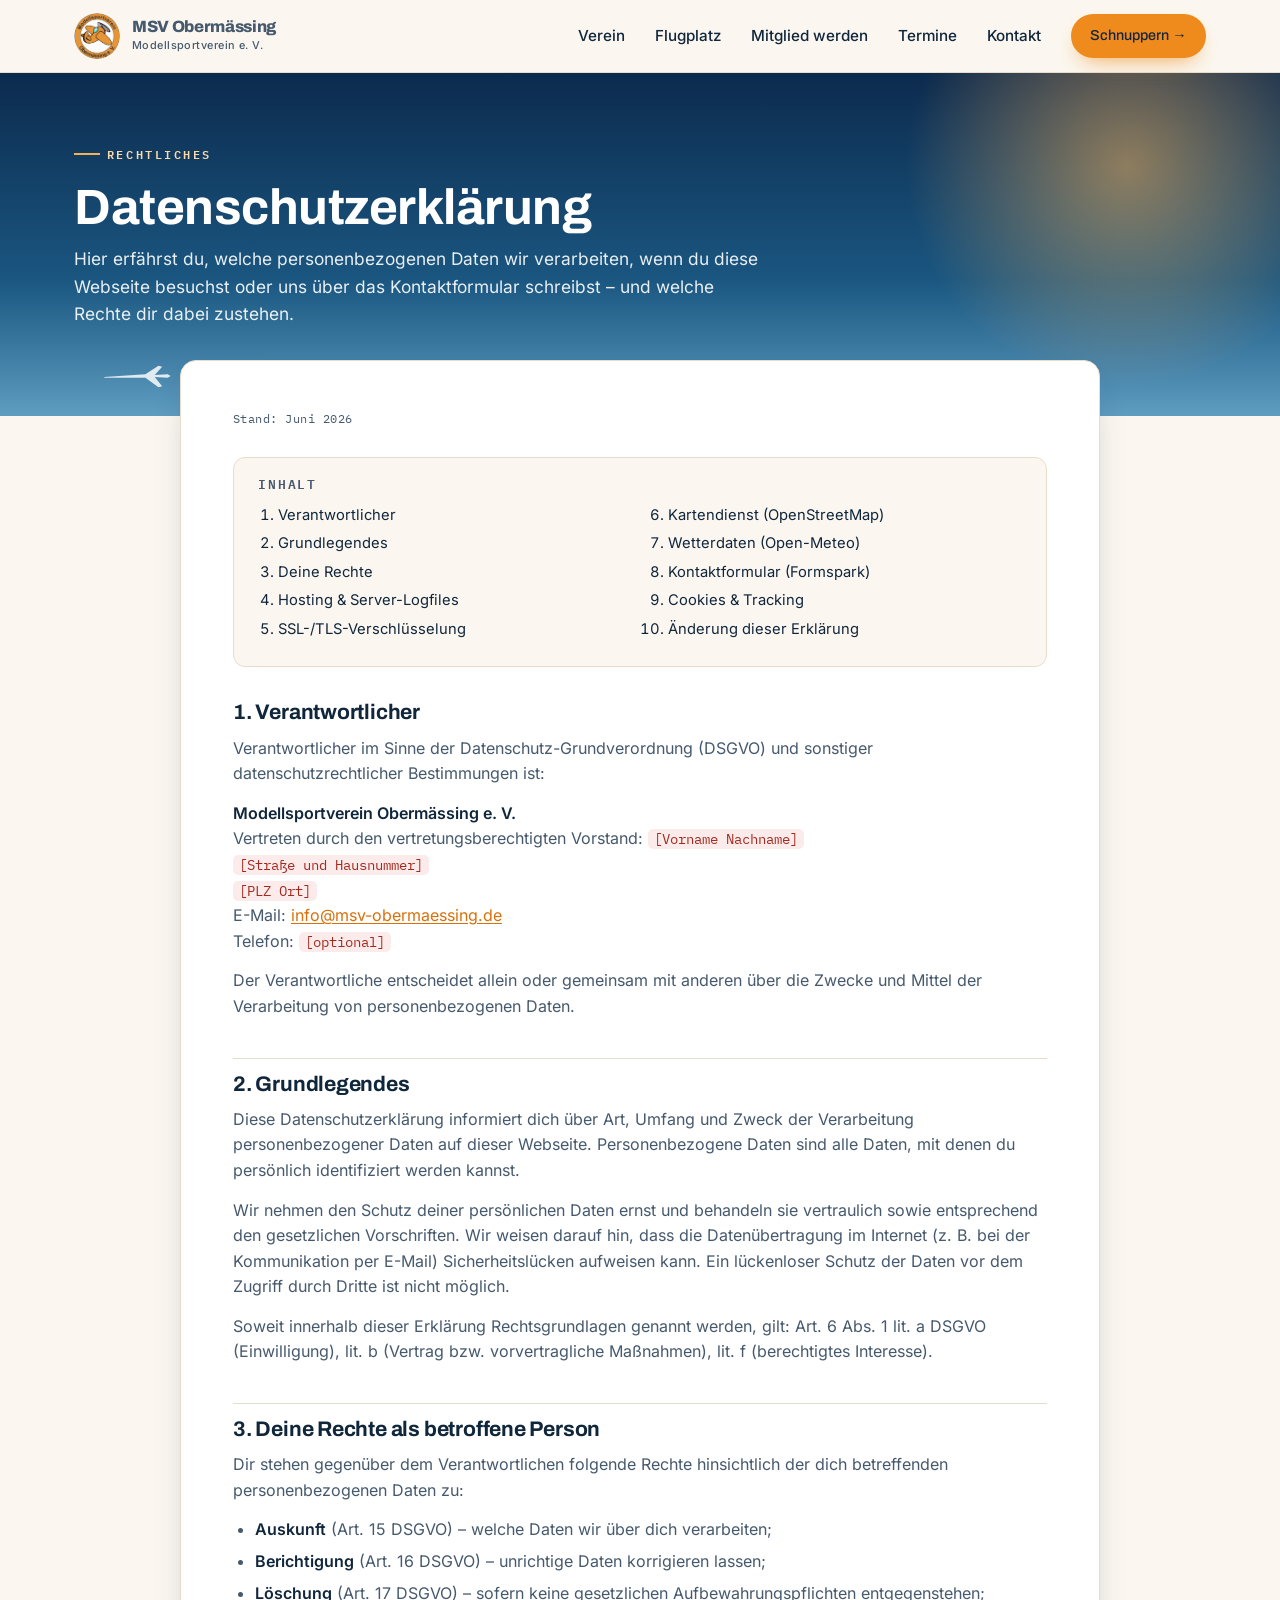
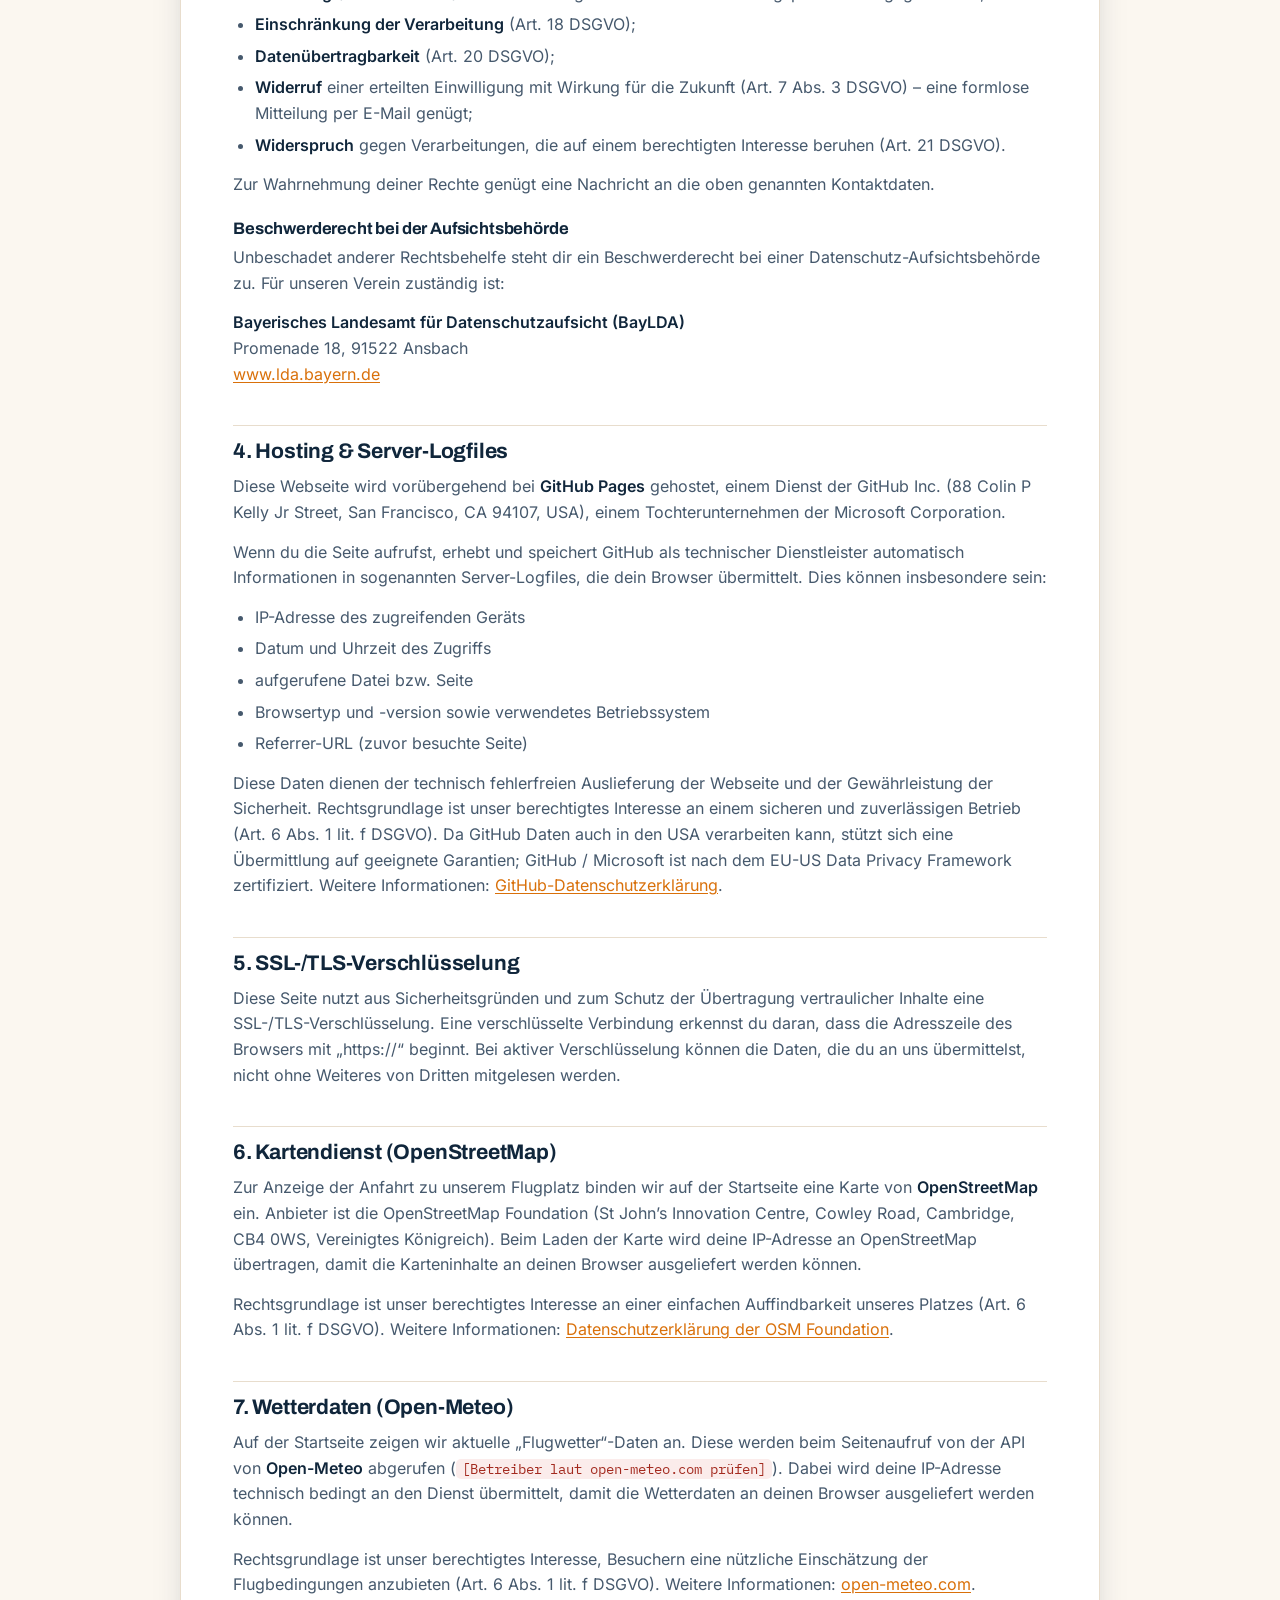
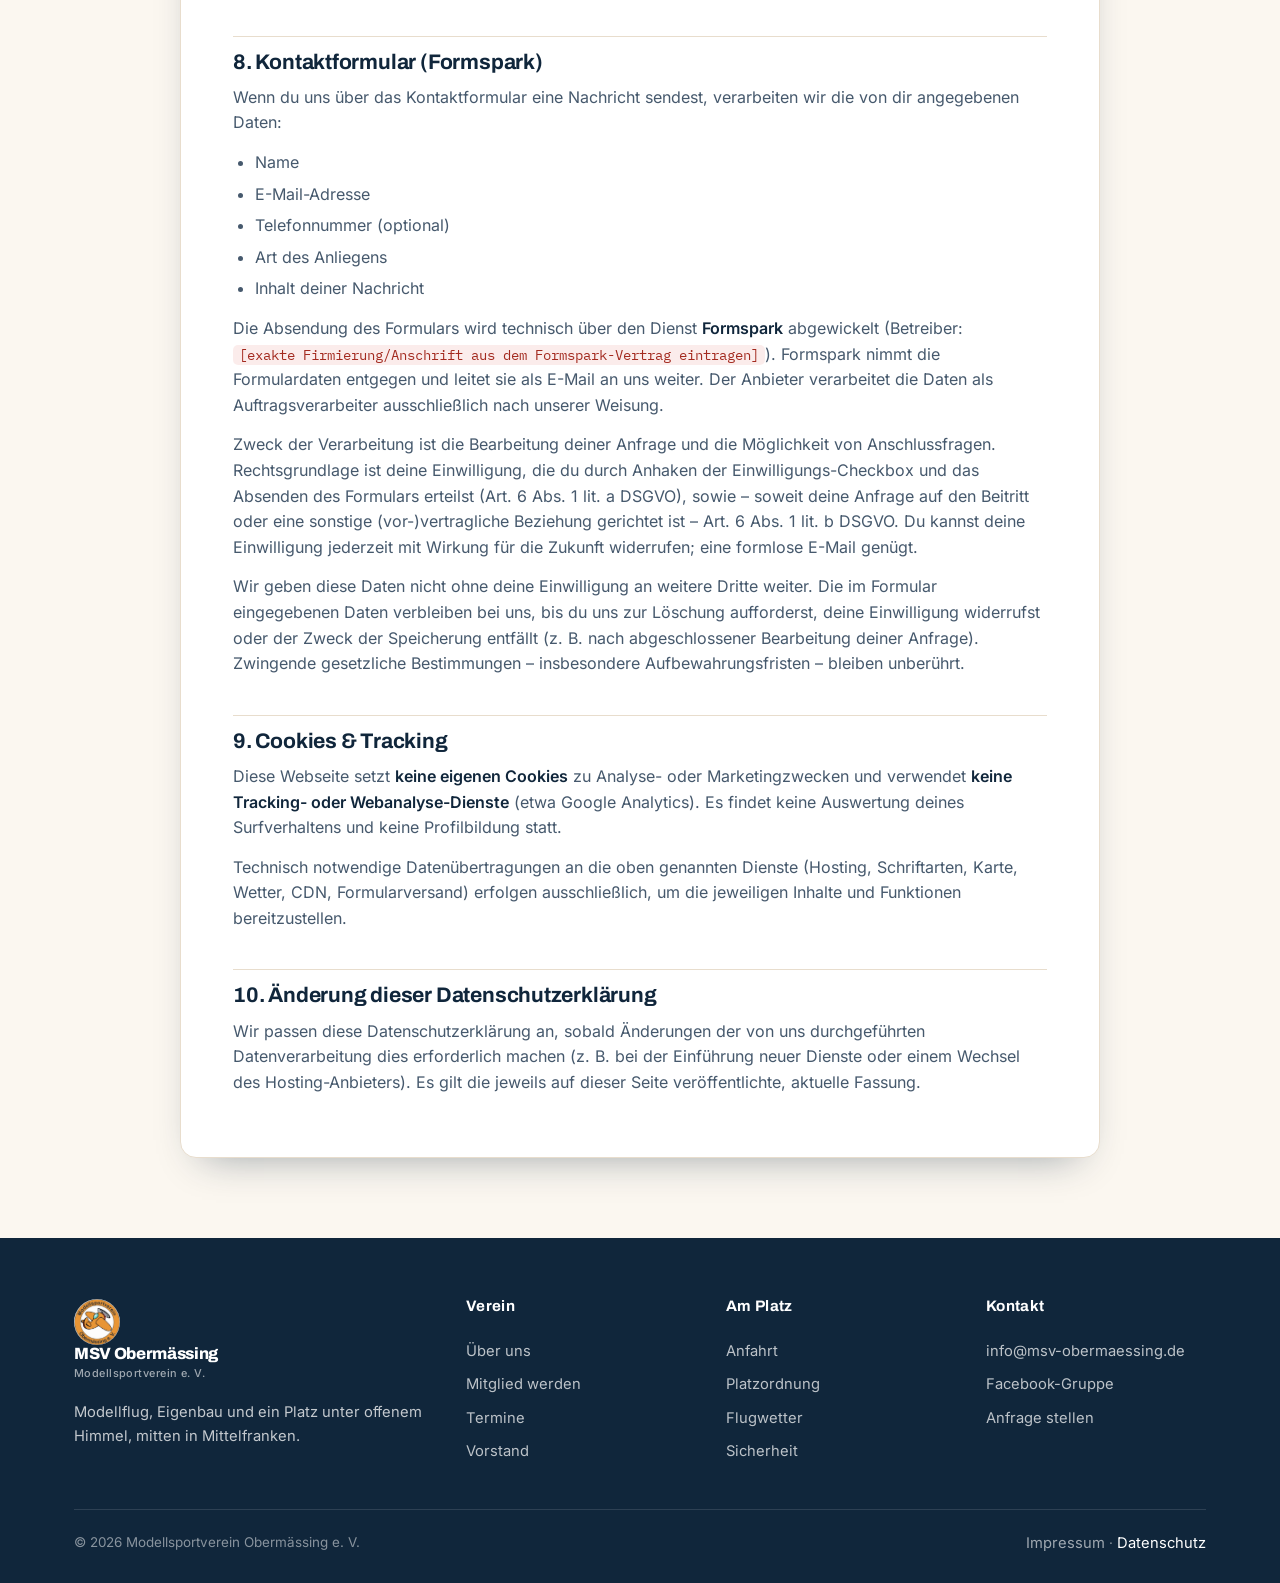
==== datenschutz.html @ 7d69ea42 "Add files via upload" ====
<!DOCTYPE html>
<html lang="de">
<head>
<!-- Schützt vor Suchmaschinen (wie Startseite) – später entfernen, wenn die Seite gefunden werden soll -->
<meta name="robots" content="noindex, nofollow">

<meta charset="UTF-8">
<meta name="viewport" content="width=device-width, initial-scale=1.0">
<title>Datenschutz – Modellsportverein Obermässing e. V.</title>
<meta name="description" content="Datenschutzerklärung des Modellsportvereins Obermässing e. V. – welche Daten beim Besuch der Webseite verarbeitet werden und welche Rechte Sie haben.">

<link rel="stylesheet" href="fonts.css">

<style>
/* =================================================================
   FARBEN & TOKENS  (identisch zu index.html / kontakt.html)
   ================================================================= */
:root{
  --sky-top:#0c2a4d; --sky-mid:#1a5680; --sky-low:#5e9cc0; --horizon:#f4b15a;
  --orange:#ef8a1c; --orange-deep:#d9700a; --teal:#2ba9b8;
  --ink:#10263b; --ink-soft:#46596d; --paper:#fbf7f0; --cloud:#ffffff; --line:#e8ddcd;
  --good:#2f9e54; --warn:#e0982a; --bad:#d6483b;
  --maxw:1180px; --r:16px; --shadow:0 18px 40px -22px rgba(16,38,59,.45);
}
*{box-sizing:border-box;margin:0;padding:0}
html{scroll-behavior:smooth}
body{font-family:"Inter",system-ui,sans-serif;color:var(--ink);background:var(--paper);line-height:1.6;-webkit-font-smoothing:antialiased;}
h1,h2,h3,.display{font-family:"Archivo",sans-serif;line-height:1.05;letter-spacing:-.01em}
a{color:inherit}
img{max-width:100%;display:block}
.mono{font-family:"IBM Plex Mono",monospace}
.wrap{max-width:var(--maxw);margin-inline:auto;padding-inline:24px}

.eyebrow{font-family:"IBM Plex Mono",monospace;font-size:.72rem;letter-spacing:.22em;text-transform:uppercase;color:var(--orange-deep);font-weight:600;display:inline-flex;align-items:center;gap:.6em;}
.eyebrow::before{content:"";width:26px;height:2px;background:var(--orange);display:inline-block}

.btn{display:inline-flex;align-items:center;gap:.5em;font-family:"Archivo",sans-serif;font-weight:700;font-size:.98rem;padding:.85em 1.5em;border-radius:999px;text-decoration:none;border:2px solid transparent;cursor:pointer;transition:transform .15s ease, box-shadow .15s ease, background .15s ease;}
.btn-primary{background:var(--orange);color:#fff;box-shadow:0 10px 22px -10px rgba(239,138,28,.8)}
.btn-primary:hover{background:var(--orange-deep);transform:translateY(-2px)}
.btn-ghost{background:transparent;color:#fff;border-color:rgba(255,255,255,.5)}
.btn-ghost:hover{border-color:#fff;background:rgba(255,255,255,.1)}
.btn-dark{background:var(--ink);color:#fff}
.btn-dark:hover{background:#0a1a29;transform:translateY(-2px)}

/* ===================== KOPFZEILE / NAVIGATION ===================== */
.site-header{position:sticky;top:0;z-index:50;background:var(--paper);border-bottom:1px solid var(--line);}
.nav{display:flex;align-items:center;justify-content:space-between;height:72px}
.brand{display:flex;align-items:center;gap:12px;text-decoration:none}
.brand img{width:46px;height:46px;border-radius:50%;object-fit:cover}
.brand .fallback-logo{width:46px;height:46px;border-radius:50%;background:var(--orange);display:grid;place-items:center;color:#fff;font-family:"Archivo";font-weight:800;font-size:1.1rem;}
.brand b{font-family:"Archivo";font-weight:800;font-size:1.02rem;letter-spacing:-.02em;line-height:1.05}
.brand span{display:block;font-size:.68rem;color:var(--ink-soft);font-weight:500;letter-spacing:.04em}
.nav-links{display:flex;align-items:center;gap:30px;list-style:none}
.nav-links a{text-decoration:none;font-weight:500;font-size:.95rem;color:var(--ink);transition:color .15s}
.nav-links a:hover{color:var(--orange-deep)}
.nav .btn{padding:.6em 1.2em;font-size:.9rem}
.nav-toggle{display:none;background:none;border:0;cursor:pointer;padding:8px}
.nav-toggle span{display:block;width:24px;height:2px;background:var(--ink);margin:5px 0;transition:.2s}

/* ===================== SEITENKOPF (wie kontakt.html) ===================== */
.subhero{position:relative;overflow:hidden;color:#fff;background:linear-gradient(180deg,var(--sky-top) 0%,var(--sky-mid) 60%,var(--sky-low) 100%);padding-block:64px 88px;}
.subhero::before{content:"";position:absolute;right:-6%;top:-40%;width:460px;height:460px;border-radius:50%;background:radial-gradient(circle,rgba(244,177,90,.55),rgba(244,177,90,0) 68%);pointer-events:none;}
.subhero .eyebrow{color:#ffd9a6}
.subhero .eyebrow::before{background:var(--horizon)}
.subhero h1{font-size:clamp(2rem,5vw,3.1rem);margin:.35em 0 .25em}
.subhero p.lead{max-width:40em;color:rgba(255,255,255,.9);font-size:1.08rem}
.subhero .plane{position:absolute;left:8%;bottom:26px;opacity:.9}
@media (max-width:1080px){.subhero .plane{display:none}}

/* ===================== RECHTSTEXT ===================== */
.legal-wrap{margin-top:-56px;position:relative;z-index:2;padding-bottom:80px}
.legal-card{background:var(--cloud);border:1px solid var(--line);border-radius:var(--r);box-shadow:var(--shadow);padding:48px 52px;max-width:920px;margin-inline:auto;}
@media (max-width:680px){.legal-card{padding:30px 22px}}

.legal-card .stand{font-family:"IBM Plex Mono",monospace;font-size:.78rem;letter-spacing:.04em;color:var(--ink-soft);margin-bottom:28px}

/* Bearbeitungs-Hinweis – beim Ausfüllen entfernen */
.todo{background:#fff7ec;border:1px solid #f3d9ad;border-left:4px solid var(--orange);border-radius:10px;padding:16px 18px;margin-bottom:32px;font-size:.9rem;color:#7a5410}
.todo b{font-family:"Archivo";display:block;margin-bottom:6px;color:var(--orange-deep)}
.todo code{font-family:"IBM Plex Mono",monospace;background:rgba(217,112,10,.1);padding:1px 6px;border-radius:5px;font-size:.85em}

.legal-card h2{font-size:1.32rem;margin:38px 0 12px;padding-top:14px;border-top:1px solid var(--line)}
.legal-card h2:first-of-type{border-top:0;padding-top:0;margin-top:0}
.legal-card h3{font-size:1.04rem;margin:22px 0 8px;color:var(--ink)}
.legal-card p{color:var(--ink-soft);margin-bottom:14px}
.legal-card ul{color:var(--ink-soft);margin:0 0 14px 0;padding-left:22px}
.legal-card li{margin-bottom:6px}
.legal-card a{color:var(--orange-deep);text-decoration:underline;text-underline-offset:2px}
.legal-card a:hover{color:var(--orange)}
.legal-card strong{color:var(--ink)}
.legal-card .ph{background:rgba(214,72,59,.1);color:#a32a1f;font-family:"IBM Plex Mono",monospace;font-size:.86em;padding:1px 6px;border-radius:5px;white-space:nowrap}

.toc{background:var(--paper);border:1px solid var(--line);border-radius:12px;padding:20px 24px;margin-bottom:34px}
.toc h2{font-size:.82rem!important;letter-spacing:.14em;text-transform:uppercase;font-family:"IBM Plex Mono",monospace;color:var(--ink-soft);border:0!important;padding:0!important;margin:0 0 12px!important}
.toc ol{margin:0;padding-left:20px;columns:2;column-gap:36px;font-size:.92rem}
@media (max-width:560px){.toc ol{columns:1}}
.toc li{margin-bottom:5px}
.toc a{color:var(--ink);text-decoration:none}
.toc a:hover{color:var(--orange-deep);text-decoration:underline}

/* ===================== FUSSZEILE ===================== */
.footer{background:var(--ink);color:rgba(255,255,255,.75);padding-block:56px 28px}
.footer .grid{display:grid;grid-template-columns:1.6fr 1fr 1fr 1fr;gap:40px;margin-bottom:40px}
.footer h4{font-family:"Archivo";color:#fff;font-size:.95rem;margin-bottom:16px;letter-spacing:.02em}
.footer a{text-decoration:none;color:rgba(255,255,255,.72);font-size:.92rem;display:block;padding:5px 0;transition:color .15s}
.footer a:hover{color:var(--orange)}
.footer .foot-brand p{font-size:.92rem;margin-top:14px;max-width:26em}
.footer .foot-brand .brand b{color:#fff}
.footer .foot-brand .brand span{color:rgba(255,255,255,.6)}
.footer .legal{border-top:1px solid rgba(255,255,255,.12);padding-top:22px;display:flex;justify-content:space-between;gap:16px;flex-wrap:wrap;font-size:.84rem;color:rgba(255,255,255,.5)}
.footer .legal a{display:inline;color:rgba(255,255,255,.6)}
.footer .legal a[aria-current]{color:#fff}

@media (max-width:920px){.footer .grid{grid-template-columns:1fr 1fr}}
@media (max-width:680px){
  .nav-links{position:fixed;top:72px;left:0;right:0;background:var(--paper);flex-direction:column;gap:0;align-items:stretch;padding:8px 24px 24px;border-top:1px solid var(--line);max-height:calc(100dvh - 72px);overflow-y:auto;opacity:0;visibility:hidden;pointer-events:none;transition:opacity .2s ease, visibility .2s ease}
  .nav-links.open{opacity:1;visibility:visible;pointer-events:auto}
  .nav-links a{padding:14px 0}
  .nav-links .btn{margin-top:12px;justify-content:center}
  .nav-toggle{display:block}
  .footer .grid{grid-template-columns:1fr}
}
@media (prefers-reduced-motion:reduce){*{animation:none!important;transition:none!important;scroll-behavior:auto!important}}
:focus-visible{outline:3px solid var(--teal);outline-offset:2px;border-radius:4px}
</style>
</head>
<body>

<!-- ============================ HEADER ============================ -->
<header class="site-header">
  <div class="wrap nav">
    <a class="brand" href="index.html" aria-label="Modellsportverein Obermässing – Startseite">
      <img src="logo.jpg" alt="Vereinslogo" onerror="this.replaceWith(Object.assign(document.createElement('div'),{className:'fallback-logo',textContent:'MSV'}))">
      <span><b>MSV Obermässing</b><span>Modellsportverein e.&nbsp;V.</span></span>
    </a>
    <nav>
      <ul class="nav-links" id="navlinks">
        <li><a href="index.html#verein">Verein</a></li>
        <li><a href="index.html#flugplatz">Flugplatz</a></li>
        <li><a href="index.html#mitglied">Mitglied werden</a></li>
        <li><a href="index.html#termine">Termine</a></li>
        <li><a href="kontakt.html">Kontakt</a></li>
        <li><a class="btn btn-primary" href="index.html#mitglied">Schnuppern&nbsp;→</a></li>
      </ul>
    </nav>
    <button class="nav-toggle" id="navtoggle" aria-label="Menü öffnen" aria-expanded="false">
      <span></span><span></span><span></span>
    </button>
  </div>
</header>

<main id="top">
  <!-- ===================== SEITENKOPF ===================== -->
  <section class="subhero">
    <svg class="plane" width="70" height="28" viewBox="0 0 74 30" aria-hidden="true">
      <path d="M2 16 L46 13 L60 4 L64 5 L56 14 L70 13 L73 15 L70 17 L56 16 L64 26 L60 27 L46 17 L2 17 Z" fill="#ffffff" opacity=".92"/>
    </svg>
    <div class="wrap">
      <span class="eyebrow">Rechtliches</span>
      <h1>Datenschutz&shy;erklärung</h1>
      <p class="lead">Hier erfährst du, welche personenbezogenen Daten wir verarbeiten, wenn du diese Webseite besuchst oder uns über das Kontaktformular schreibst – und welche Rechte dir dabei zustehen.</p>
    </div>
  </section>

  <!-- ===================== RECHTSTEXT ===================== -->
  <div class="wrap legal-wrap">
    <div class="legal-card">

      <p class="stand">Stand: Juni 2026</p>

      <!-- Inhaltsverzeichnis -->
      <nav class="toc" aria-label="Inhalt">
        <h2>Inhalt</h2>
        <ol>
          <li><a href="#verantwortlicher">Verantwortlicher</a></li>
          <li><a href="#grundlegendes">Grundlegendes</a></li>
          <li><a href="#rechte">Deine Rechte</a></li>
          <li><a href="#hosting">Hosting &amp; Server-Logfiles</a></li>
          <li><a href="#ssl">SSL-/TLS-Verschlüsselung</a></li>
          <li><a href="#karte">Kartendienst (OpenStreetMap)</a></li>
          <li><a href="#wetter">Wetterdaten (Open-Meteo)</a></li>
          <li><a href="#kontaktformular">Kontaktformular (Formspark)</a></li>
          <li><a href="#cookies">Cookies &amp; Tracking</a></li>
          <li><a href="#aenderung">Änderung dieser Erklärung</a></li>
        </ol>
      </nav>

      <!-- 1 -->
      <h2 id="verantwortlicher">1. Verantwortlicher</h2>
      <p>Verantwortlicher im Sinne der Datenschutz-Grundverordnung (DSGVO) und sonstiger datenschutzrechtlicher Bestimmungen ist:</p>
      <p>
        <strong>Modellsportverein Obermässing e.&nbsp;V.</strong><br>
        Vertreten durch den vertretungsberechtigten Vorstand: <span class="ph">[Vorname Nachname]</span><br>
        <span class="ph">[Straße und Hausnummer]</span><br>
        <span class="ph">[PLZ Ort]</span><br>
        E-Mail: <a href="mailto:info@msv-obermaessing.de">info@msv-obermaessing.de</a><br>
        Telefon: <span class="ph">[optional]</span>
      </p>
      <p>Der Verantwortliche entscheidet allein oder gemeinsam mit anderen über die Zwecke und Mittel der Verarbeitung von personenbezogenen Daten.</p>

      <!-- 2 -->
      <h2 id="grundlegendes">2. Grundlegendes</h2>
      <p>Diese Datenschutzerklärung informiert dich über Art, Umfang und Zweck der Verarbeitung personenbezogener Daten auf dieser Webseite. Personenbezogene Daten sind alle Daten, mit denen du persönlich identifiziert werden kannst.</p>
      <p>Wir nehmen den Schutz deiner persönlichen Daten ernst und behandeln sie vertraulich sowie entsprechend den gesetzlichen Vorschriften. Wir weisen darauf hin, dass die Datenübertragung im Internet (z.&nbsp;B. bei der Kommunikation per E-Mail) Sicherheitslücken aufweisen kann. Ein lückenloser Schutz der Daten vor dem Zugriff durch Dritte ist nicht möglich.</p>
      <p>Soweit innerhalb dieser Erklärung Rechtsgrundlagen genannt werden, gilt: Art.&nbsp;6 Abs.&nbsp;1 lit.&nbsp;a DSGVO (Einwilligung), lit.&nbsp;b (Vertrag bzw. vorvertragliche Maßnahmen), lit.&nbsp;f (berechtigtes Interesse).</p>

      <!-- 3 -->
      <h2 id="rechte">3. Deine Rechte als betroffene Person</h2>
      <p>Dir stehen gegenüber dem Verantwortlichen folgende Rechte hinsichtlich der dich betreffenden personenbezogenen Daten zu:</p>
      <ul>
        <li><strong>Auskunft</strong> (Art.&nbsp;15 DSGVO) – welche Daten wir über dich verarbeiten;</li>
        <li><strong>Berichtigung</strong> (Art.&nbsp;16 DSGVO) – unrichtige Daten korrigieren lassen;</li>
        <li><strong>Löschung</strong> (Art.&nbsp;17 DSGVO) – sofern keine gesetzlichen Aufbewahrungspflichten entgegenstehen;</li>
        <li><strong>Einschränkung der Verarbeitung</strong> (Art.&nbsp;18 DSGVO);</li>
        <li><strong>Datenübertragbarkeit</strong> (Art.&nbsp;20 DSGVO);</li>
        <li><strong>Widerruf</strong> einer erteilten Einwilligung mit Wirkung für die Zukunft (Art.&nbsp;7 Abs.&nbsp;3 DSGVO) – eine formlose Mitteilung per E-Mail genügt;</li>
        <li><strong>Widerspruch</strong> gegen Verarbeitungen, die auf einem berechtigten Interesse beruhen (Art.&nbsp;21 DSGVO).</li>
      </ul>
      <p>Zur Wahrnehmung deiner Rechte genügt eine Nachricht an die oben genannten Kontaktdaten.</p>
      <h3>Beschwerderecht bei der Aufsichtsbehörde</h3>
      <p>Unbeschadet anderer Rechtsbehelfe steht dir ein Beschwerderecht bei einer Datenschutz-Aufsichtsbehörde zu. Für unseren Verein zuständig ist:</p>
      <p>
        <strong>Bayerisches Landesamt für Datenschutzaufsicht (BayLDA)</strong><br>
        Promenade 18, 91522 Ansbach<br>
        <a href="https://www.lda.bayern.de" target="_blank" rel="noopener">www.lda.bayern.de</a>
      </p>

      <!-- 4 -->
      <h2 id="hosting">4. Hosting &amp; Server-Logfiles</h2>
      <p>Diese Webseite wird vorübergehend bei <strong>GitHub Pages</strong> gehostet, einem Dienst der GitHub&nbsp;Inc. (88 Colin P Kelly Jr Street, San Francisco, CA&nbsp;94107, USA), einem Tochterunternehmen der Microsoft&nbsp;Corporation.</p>
      <p>Wenn du die Seite aufrufst, erhebt und speichert GitHub als technischer Dienstleister automatisch Informationen in sogenannten Server-Logfiles, die dein Browser übermittelt. Dies können insbesondere sein:</p>
      <ul>
        <li>IP-Adresse des zugreifenden Geräts</li>
        <li>Datum und Uhrzeit des Zugriffs</li>
        <li>aufgerufene Datei bzw. Seite</li>
        <li>Browsertyp und -version sowie verwendetes Betriebssystem</li>
        <li>Referrer-URL (zuvor besuchte Seite)</li>
      </ul>
      <p>Diese Daten dienen der technisch fehlerfreien Auslieferung der Webseite und der Gewährleistung der Sicherheit. Rechtsgrundlage ist unser berechtigtes Interesse an einem sicheren und zuverlässigen Betrieb (Art.&nbsp;6 Abs.&nbsp;1 lit.&nbsp;f DSGVO). Da GitHub Daten auch in den USA verarbeiten kann, stützt sich eine Übermittlung auf geeignete Garantien; GitHub&nbsp;/&nbsp;Microsoft ist nach dem EU-US Data Privacy Framework zertifiziert. Weitere Informationen: <a href="https://docs.github.com/site-policy/privacy-policies/github-general-privacy-statement" target="_blank" rel="noopener">GitHub-Datenschutzerklärung</a>.</p>

      <!-- 5 -->
      <h2 id="ssl">5. SSL-/TLS-Verschlüsselung</h2>
      <p>Diese Seite nutzt aus Sicherheitsgründen und zum Schutz der Übertragung vertraulicher Inhalte eine SSL-/TLS-Verschlüsselung. Eine verschlüsselte Verbindung erkennst du daran, dass die Adresszeile des Browsers mit „https://“ beginnt. Bei aktiver Verschlüsselung können die Daten, die du an uns übermittelst, nicht ohne Weiteres von Dritten mitgelesen werden.</p>

      <!-- 6 -->
      <h2 id="karte">6. Kartendienst (OpenStreetMap)</h2>
      <p>Zur Anzeige der Anfahrt zu unserem Flugplatz binden wir auf der Startseite eine Karte von <strong>OpenStreetMap</strong> ein. Anbieter ist die OpenStreetMap Foundation (St John’s Innovation Centre, Cowley Road, Cambridge, CB4&nbsp;0WS, Vereinigtes Königreich). Beim Laden der Karte wird deine IP-Adresse an OpenStreetMap übertragen, damit die Karteninhalte an deinen Browser ausgeliefert werden können.</p>
      <p>Rechtsgrundlage ist unser berechtigtes Interesse an einer einfachen Auffindbarkeit unseres Platzes (Art.&nbsp;6 Abs.&nbsp;1 lit.&nbsp;f DSGVO). Weitere Informationen: <a href="https://wiki.osmfoundation.org/wiki/Privacy_Policy" target="_blank" rel="noopener">Datenschutzerklärung der OSM Foundation</a>.</p>

      <!-- 7 -->
      <h2 id="wetter">7. Wetterdaten (Open-Meteo)</h2>
      <p>Auf der Startseite zeigen wir aktuelle „Flugwetter“-Daten an. Diese werden beim Seitenaufruf von der API von <strong>Open-Meteo</strong> abgerufen (<span class="ph">[Betreiber laut open-meteo.com prüfen]</span>). Dabei wird deine IP-Adresse technisch bedingt an den Dienst übermittelt, damit die Wetterdaten an deinen Browser ausgeliefert werden können.</p>
      <p>Rechtsgrundlage ist unser berechtigtes Interesse, Besuchern eine nützliche Einschätzung der Flugbedingungen anzubieten (Art.&nbsp;6 Abs.&nbsp;1 lit.&nbsp;f DSGVO). Weitere Informationen: <a href="https://open-meteo.com/en/terms" target="_blank" rel="noopener">open-meteo.com</a>.</p>

      <!-- 8 -->
      <h2 id="kontaktformular">8. Kontaktformular (Formspark)</h2>
      <p>Wenn du uns über das Kontaktformular eine Nachricht sendest, verarbeiten wir die von dir angegebenen Daten:</p>
      <ul>
        <li>Name</li>
        <li>E-Mail-Adresse</li>
        <li>Telefonnummer (optional)</li>
        <li>Art des Anliegens</li>
        <li>Inhalt deiner Nachricht</li>
      </ul>
      <p>Die Absendung des Formulars wird technisch über den Dienst <strong>Formspark</strong> abgewickelt (Betreiber: <span class="ph">[exakte Firmierung/Anschrift aus dem Formspark-Vertrag eintragen]</span>). Formspark nimmt die Formulardaten entgegen und leitet sie als E-Mail an uns weiter. Der Anbieter verarbeitet die Daten als Auftragsverarbeiter ausschließlich nach unserer Weisung.</p>
      <p>Zweck der Verarbeitung ist die Bearbeitung deiner Anfrage und die Möglichkeit von Anschlussfragen. Rechtsgrundlage ist deine Einwilligung, die du durch Anhaken der Einwilligungs-Checkbox und das Absenden des Formulars erteilst (Art.&nbsp;6 Abs.&nbsp;1 lit.&nbsp;a DSGVO), sowie – soweit deine Anfrage auf den Beitritt oder eine sonstige (vor-)vertragliche Beziehung gerichtet ist – Art.&nbsp;6 Abs.&nbsp;1 lit.&nbsp;b DSGVO. Du kannst deine Einwilligung jederzeit mit Wirkung für die Zukunft widerrufen; eine formlose E-Mail genügt.</p>
      <p>Wir geben diese Daten nicht ohne deine Einwilligung an weitere Dritte weiter. Die im Formular eingegebenen Daten verbleiben bei uns, bis du uns zur Löschung aufforderst, deine Einwilligung widerrufst oder der Zweck der Speicherung entfällt (z.&nbsp;B. nach abgeschlossener Bearbeitung deiner Anfrage). Zwingende gesetzliche Bestimmungen – insbesondere Aufbewahrungsfristen – bleiben unberührt.</p>

      <!-- 9 -->
      <h2 id="cookies">9. Cookies &amp; Tracking</h2>
      <p>Diese Webseite setzt <strong>keine eigenen Cookies</strong> zu Analyse- oder Marketingzwecken und verwendet <strong>keine Tracking- oder Webanalyse-Dienste</strong> (etwa Google Analytics). Es findet keine Auswertung deines Surfverhaltens und keine Profilbildung statt.</p>
      <p>Technisch notwendige Datenübertragungen an die oben genannten Dienste (Hosting, Schriftarten, Karte, Wetter, CDN, Formularversand) erfolgen ausschließlich, um die jeweiligen Inhalte und Funktionen bereitzustellen.</p>

      <!-- 10 -->
      <h2 id="aenderung">10. Änderung dieser Datenschutzerklärung</h2>
      <p>Wir passen diese Datenschutzerklärung an, sobald Änderungen der von uns durchgeführten Datenverarbeitung dies erforderlich machen (z.&nbsp;B. bei der Einführung neuer Dienste oder einem Wechsel des Hosting-Anbieters). Es gilt die jeweils auf dieser Seite veröffentlichte, aktuelle Fassung.</p>

    </div>
  </div>
</main>

<!-- ===================== FUSSZEILE ===================== -->
<footer class="footer">
  <div class="wrap">
    <div class="grid">
      <div class="foot-brand">
        <a class="brand" href="index.html">
          <img src="logo.jpg" alt="" onerror="this.replaceWith(Object.assign(document.createElement('div'),{className:'fallback-logo',textContent:'MSV'}))">
          <span><b>MSV Obermässing</b><span>Modellsportverein e.&nbsp;V.</span></span>
        </a>
        <p>Modellflug, Eigenbau und ein Platz unter offenem Himmel, mitten in Mittelfranken.</p>
      </div>
      <div>
        <h4>Verein</h4>
        <a href="index.html#verein">Über uns</a>
        <a href="index.html#mitglied">Mitglied werden</a>
        <a href="index.html#termine">Termine</a>
        <a href="index.html#" data-placeholder>Vorstand</a>
      </div>
      <div>
        <h4>Am Platz</h4>
        <a href="index.html#flugplatz">Anfahrt</a>
        <a href="index.html#" data-placeholder>Platzordnung</a>
        <a href="index.html#flugwetter">Flugwetter</a>
        <a href="index.html#" data-placeholder>Sicherheit</a>
      </div>
      <div>
        <h4>Kontakt</h4>
        <a href="mailto:info@msv-obermaessing.de">info@msv-obermaessing.de</a>
        <a href="index.html#" data-placeholder>Facebook-Gruppe</a>
        <a href="kontakt.html">Anfrage stellen</a>
      </div>
    </div>
    <div class="legal">
      <span>© <span id="year"></span> Modellsportverein Obermässing e.&nbsp;V.</span>
      <span>
        <a href="impressum.html">Impressum</a> ·
        <a href="datenschutz.html" aria-current="page">Datenschutz</a>
      </span>
    </div>
  </div>
</footer>

<script>
/* ===== Mobiles Menü ===== */
const toggle = document.getElementById("navtoggle");
const links = document.getElementById("navlinks");
toggle.addEventListener("click", ()=>{
  const open = links.classList.toggle("open");
  toggle.setAttribute("aria-expanded", open);
});
links.querySelectorAll("a").forEach(a=>a.addEventListener("click",()=>links.classList.remove("open")));

/* Jahr in der Fußzeile */
document.getElementById("year").textContent = new Date().getFullYear();

/* Platzhalter-Links abfangen */
document.querySelectorAll('[data-placeholder]').forEach(a=>{
  a.addEventListener("click",e=>e.preventDefault());
});
</script>
</body>
</html>
---- fonts.css ----
/* =================================================================
   Selbst gehostete Schriften – ersetzt die externe Einbindung von
   Google Fonts (keine IP-Übertragung an Google mehr).
   Schnitte exakt passend zur Webseite:
     Archivo      500, 600, 700, 800
     Inter        400, 500, 600
     IBM Plex Mono 400, 500, 600
   Lizenz: SIL Open Font License 1.1 (freie Nutzung, auch kommerziell)
   ================================================================= */

/* ---------- Archivo (Display: Überschriften) ---------- */
@font-face{
  font-family:"Archivo"; font-style:normal; font-weight:500; font-display:swap;
  src:url("fonts/archivo-500.woff2") format("woff2");
}
@font-face{
  font-family:"Archivo"; font-style:normal; font-weight:600; font-display:swap;
  src:url("fonts/archivo-600.woff2") format("woff2");
}
@font-face{
  font-family:"Archivo"; font-style:normal; font-weight:700; font-display:swap;
  src:url("fonts/archivo-700.woff2") format("woff2");
}
@font-face{
  font-family:"Archivo"; font-style:normal; font-weight:800; font-display:swap;
  src:url("fonts/archivo-800.woff2") format("woff2");
}

/* ---------- Inter (Fließtext) ---------- */
@font-face{
  font-family:"Inter"; font-style:normal; font-weight:400; font-display:swap;
  src:url("fonts/inter-400.woff2") format("woff2");
}
@font-face{
  font-family:"Inter"; font-style:normal; font-weight:500; font-display:swap;
  src:url("fonts/inter-500.woff2") format("woff2");
}
@font-face{
  font-family:"Inter"; font-style:normal; font-weight:600; font-display:swap;
  src:url("fonts/inter-600.woff2") format("woff2");
}

/* ---------- IBM Plex Mono (Daten/Labels) ---------- */
@font-face{
  font-family:"IBM Plex Mono"; font-style:normal; font-weight:400; font-display:swap;
  src:url("fonts/ibm-plex-mono-400.woff2") format("woff2");
}
@font-face{
  font-family:"IBM Plex Mono"; font-style:normal; font-weight:500; font-display:swap;
  src:url("fonts/ibm-plex-mono-500.woff2") format("woff2");
}
@font-face{
  font-family:"IBM Plex Mono"; font-style:normal; font-weight:600; font-display:swap;
  src:url("fonts/ibm-plex-mono-600.woff2") format("woff2");
}
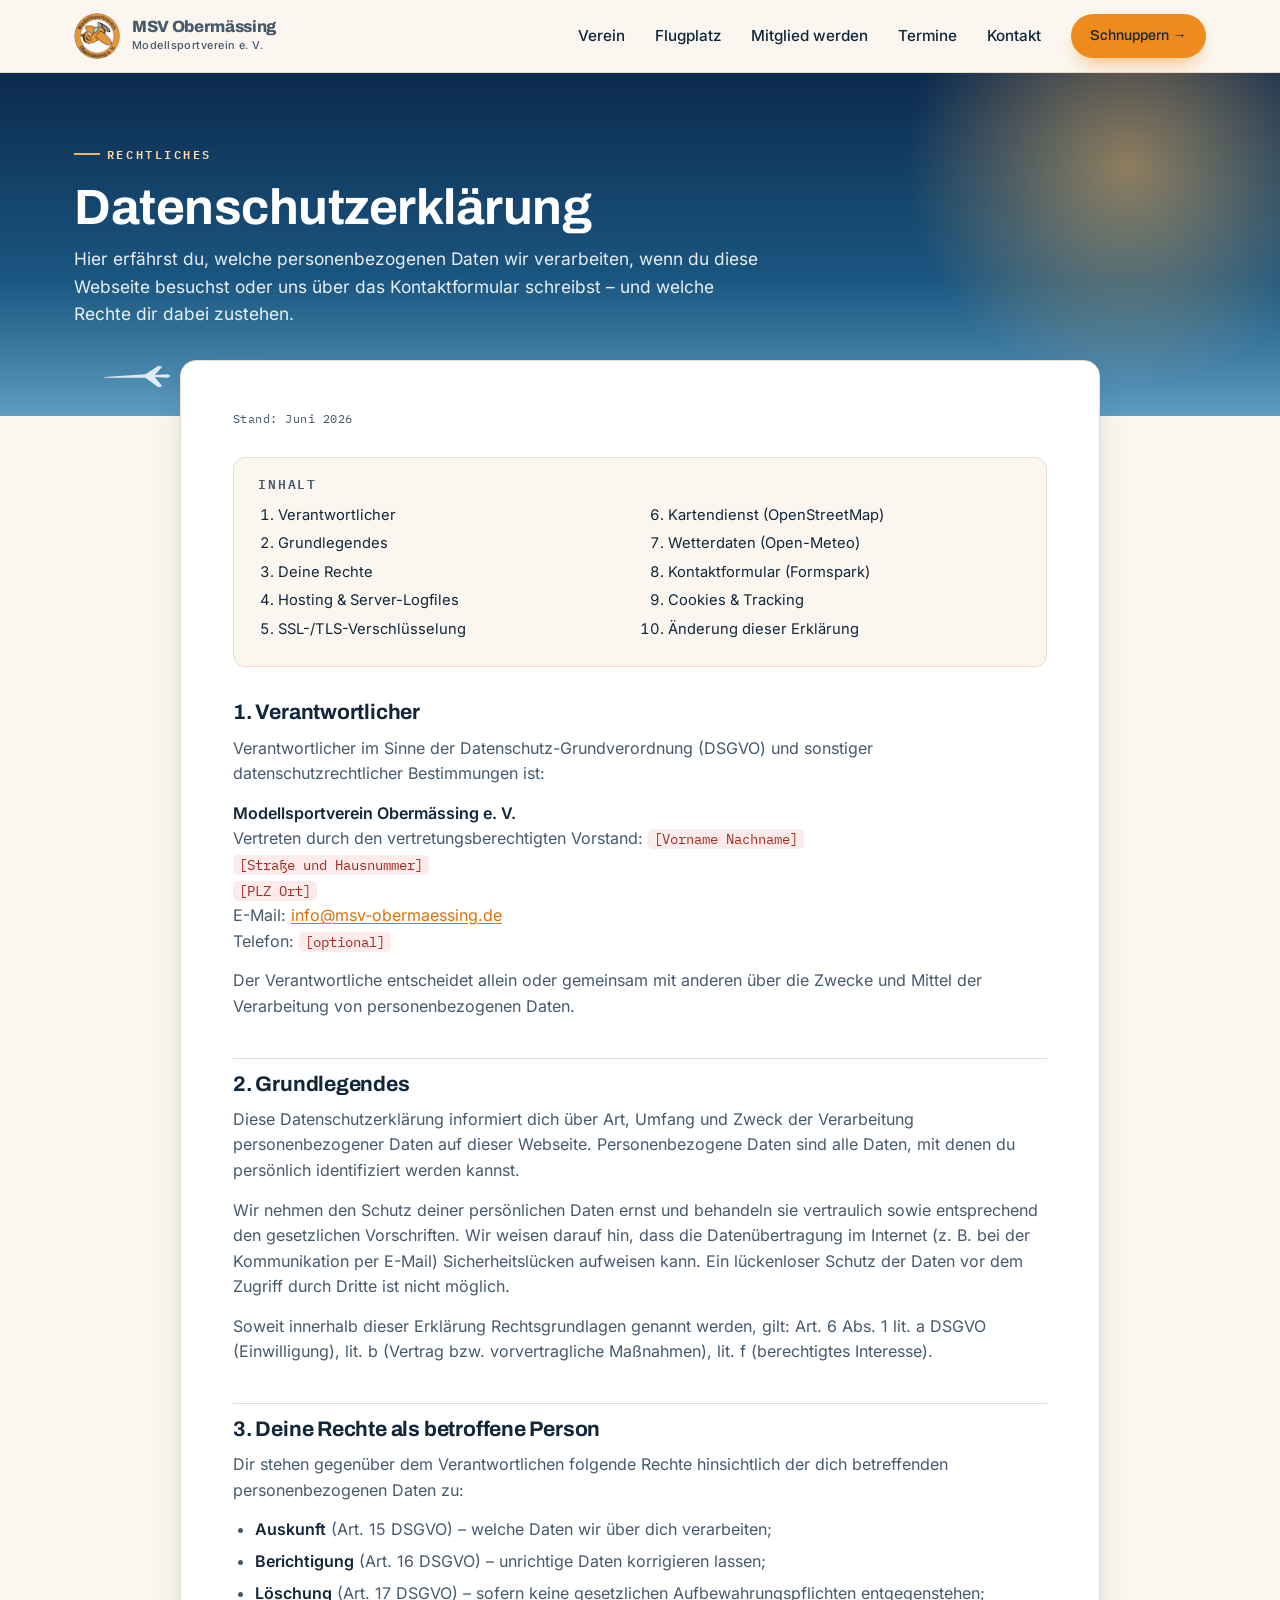
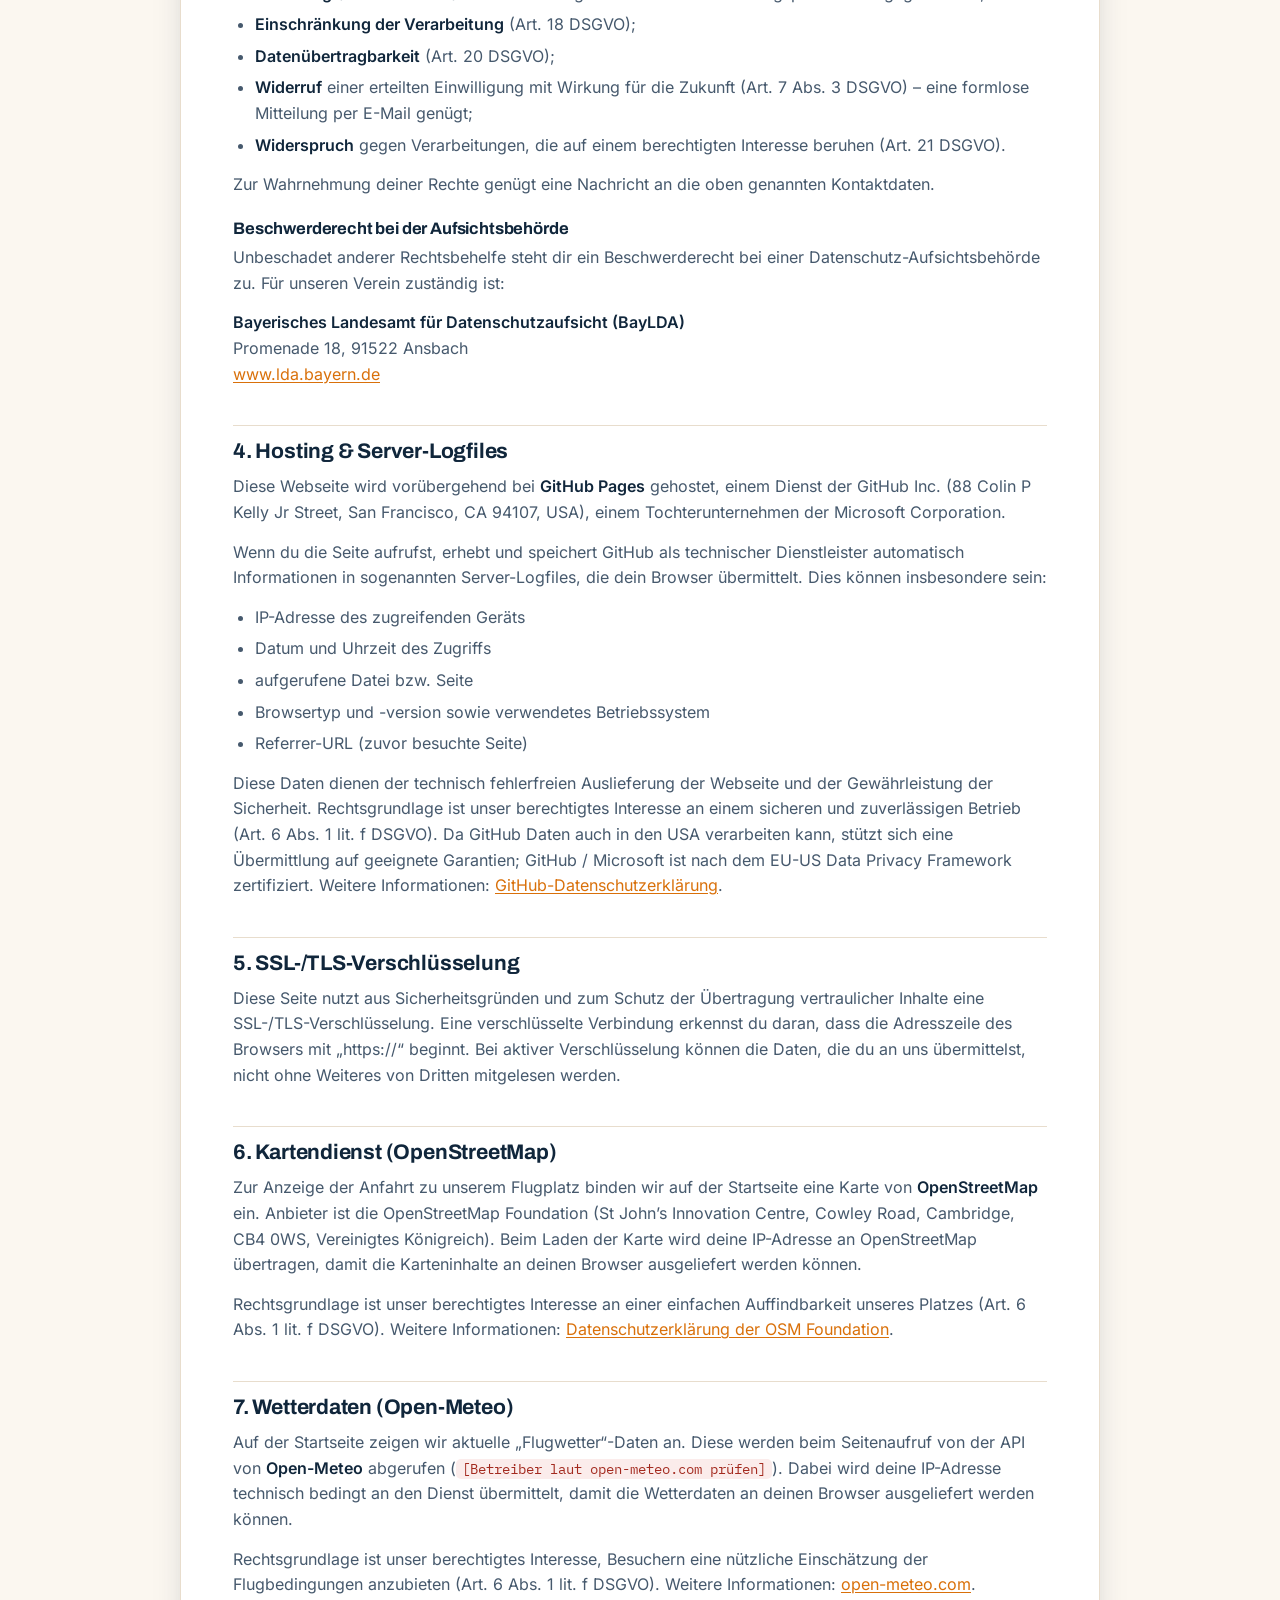
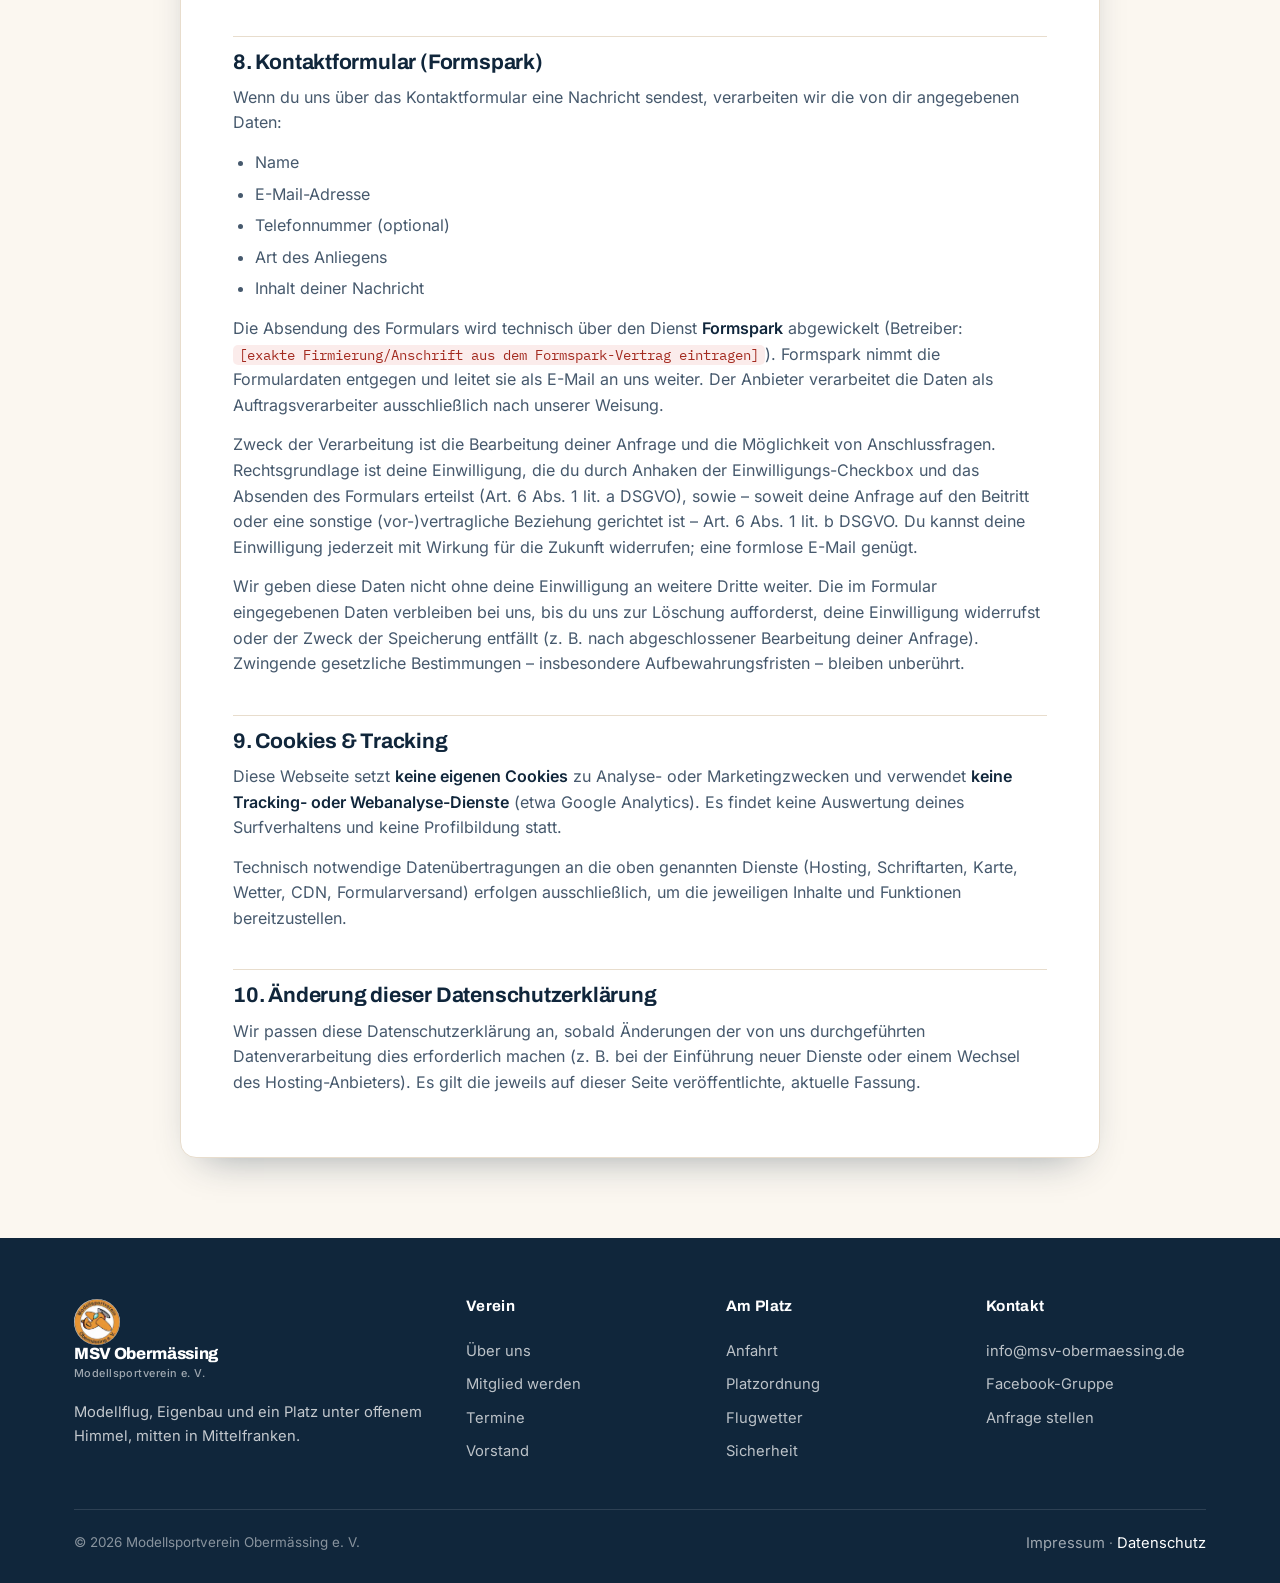
==== commit 468e7e07: "Add files via upload" ====
--- a/datenschutz.html
+++ b/datenschutz.html
@@ -130,7 +130,7 @@
 <header class="site-header">
   <div class="wrap nav">
     <a class="brand" href="index.html" aria-label="Modellsportverein Obermässing – Startseite">
-      <img src="logo.jpg" alt="Vereinslogo" onerror="this.replaceWith(Object.assign(document.createElement('div'),{className:'fallback-logo',textContent:'MSV'}))">
+      <img src="logo.webp" alt="Vereinslogo" onerror="this.replaceWith(Object.assign(document.createElement('div'),{className:'fallback-logo',textContent:'MSV'}))">
       <span><b>MSV Obermässing</b><span>Modellsportverein e.&nbsp;V.</span></span>
     </a>
     <nav>
@@ -285,7 +285,7 @@
     <div class="grid">
       <div class="foot-brand">
         <a class="brand" href="index.html">
-          <img src="logo.jpg" alt="" onerror="this.replaceWith(Object.assign(document.createElement('div'),{className:'fallback-logo',textContent:'MSV'}))">
+          <img src="logo.webp" alt="" onerror="this.replaceWith(Object.assign(document.createElement('div'),{className:'fallback-logo',textContent:'MSV'}))">
           <span><b>MSV Obermässing</b><span>Modellsportverein e.&nbsp;V.</span></span>
         </a>
         <p>Modellflug, Eigenbau und ein Platz unter offenem Himmel, mitten in Mittelfranken.</p>
@@ -307,7 +307,7 @@
       <div>
         <h4>Kontakt</h4>
         <a href="mailto:info@msv-obermaessing.de">info@msv-obermaessing.de</a>
-        <a href="index.html#" data-placeholder>Facebook-Gruppe</a>
+        <a href="https://www.facebook.com/MSVObermaessing/?locale=de_DE">Facebook-Gruppe</a>
         <a href="kontakt.html">Anfrage stellen</a>
       </div>
     </div>
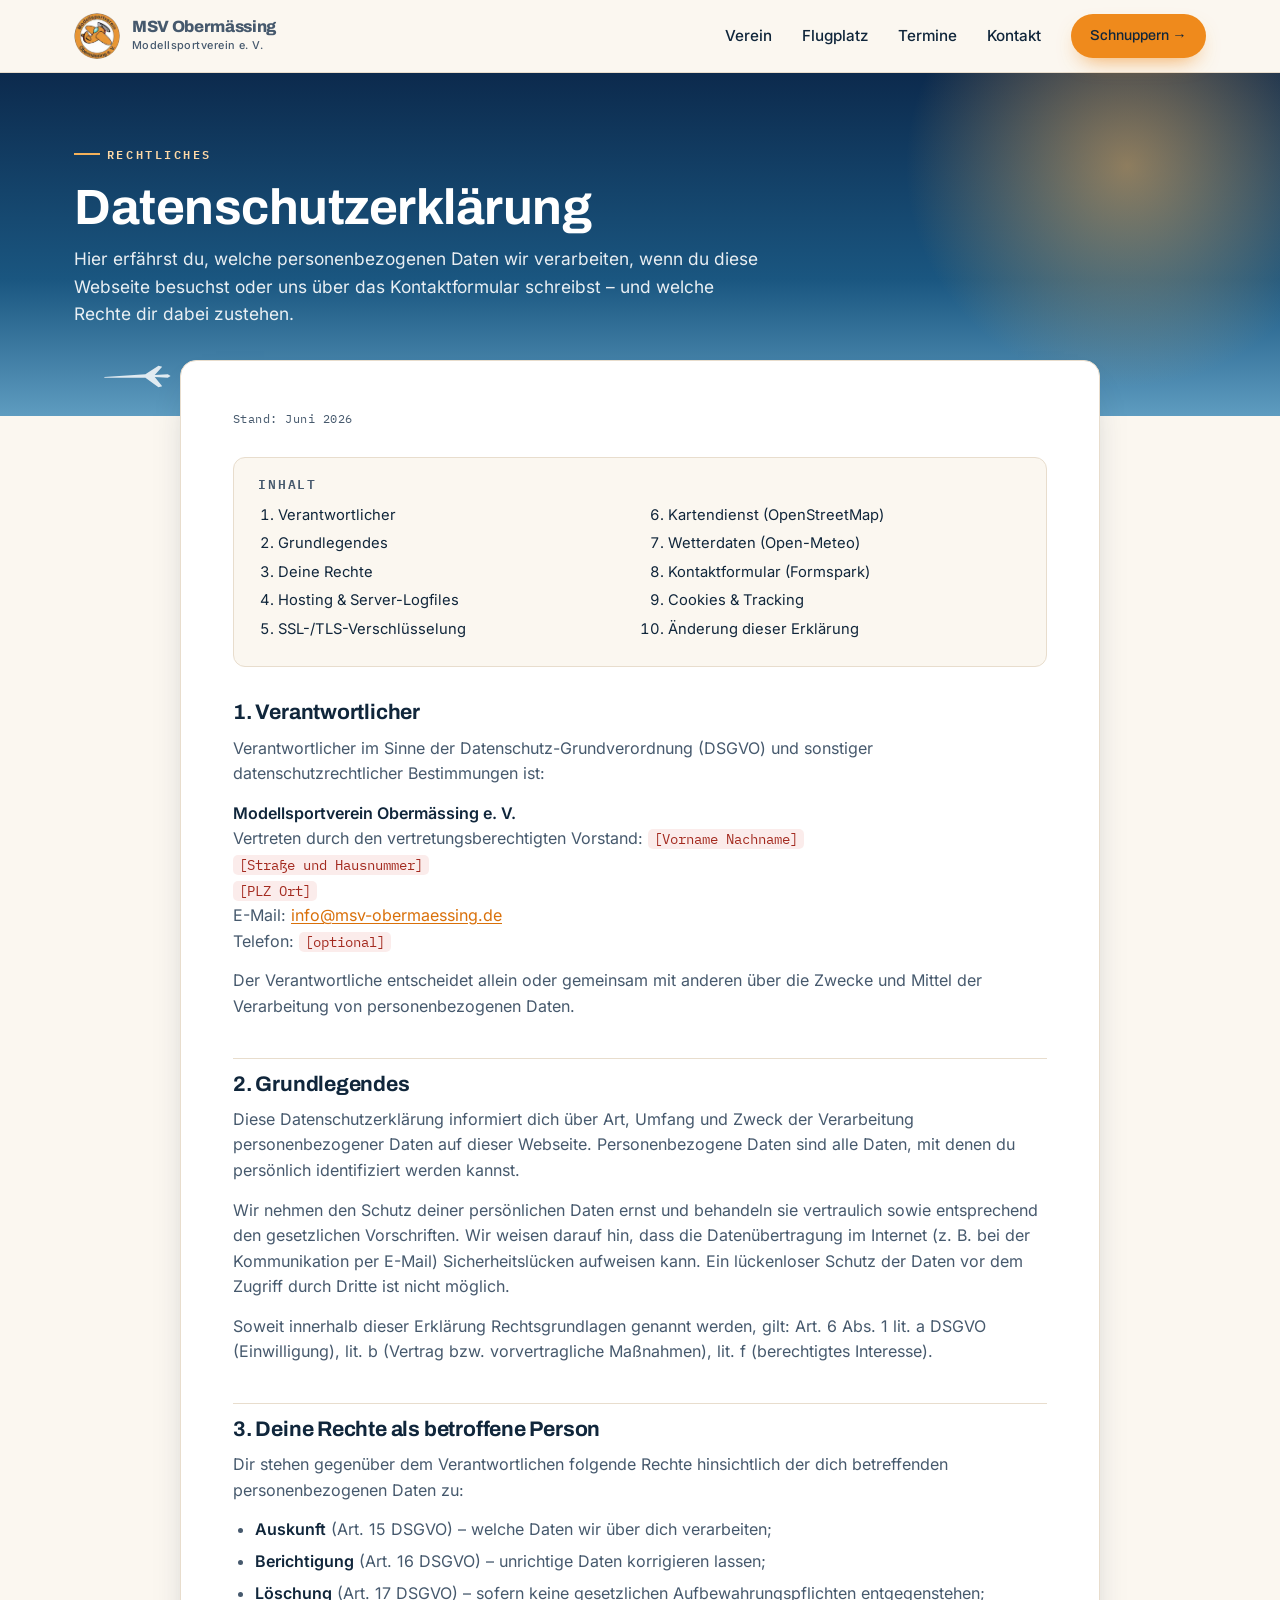
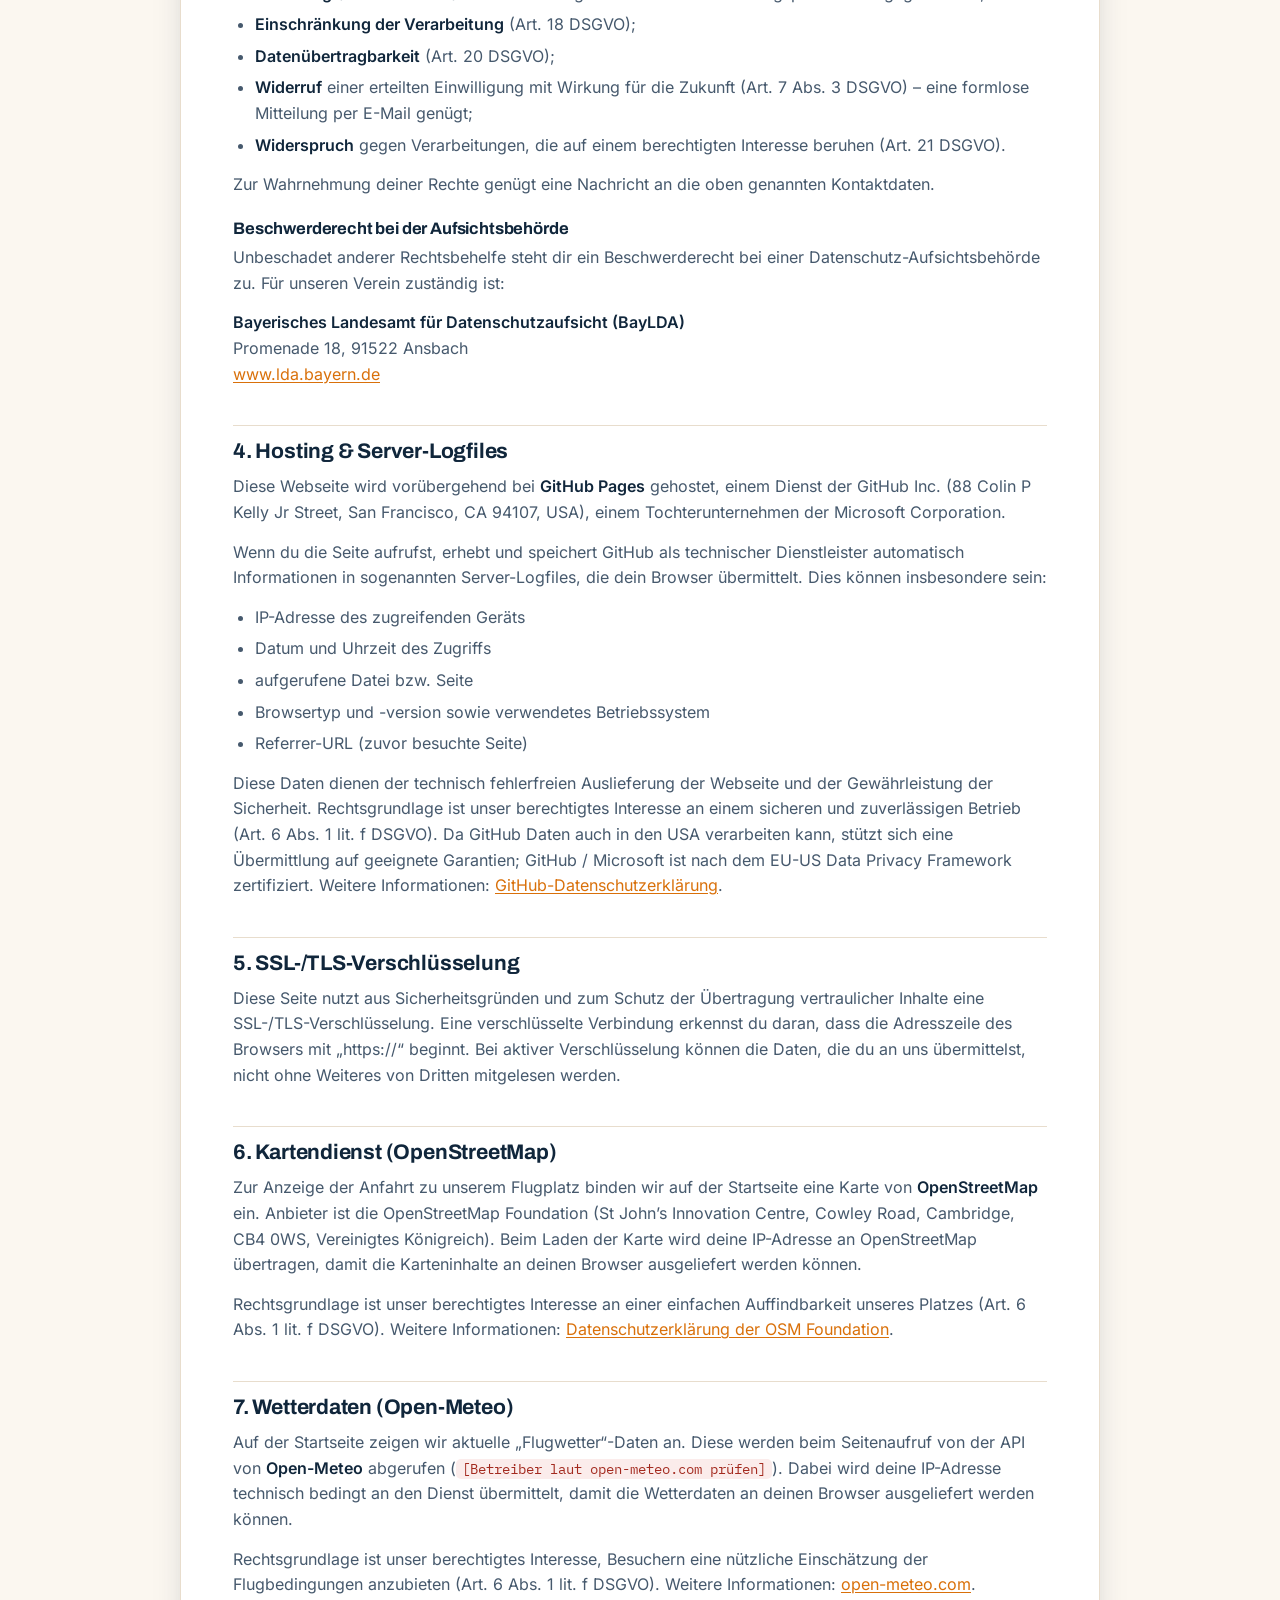
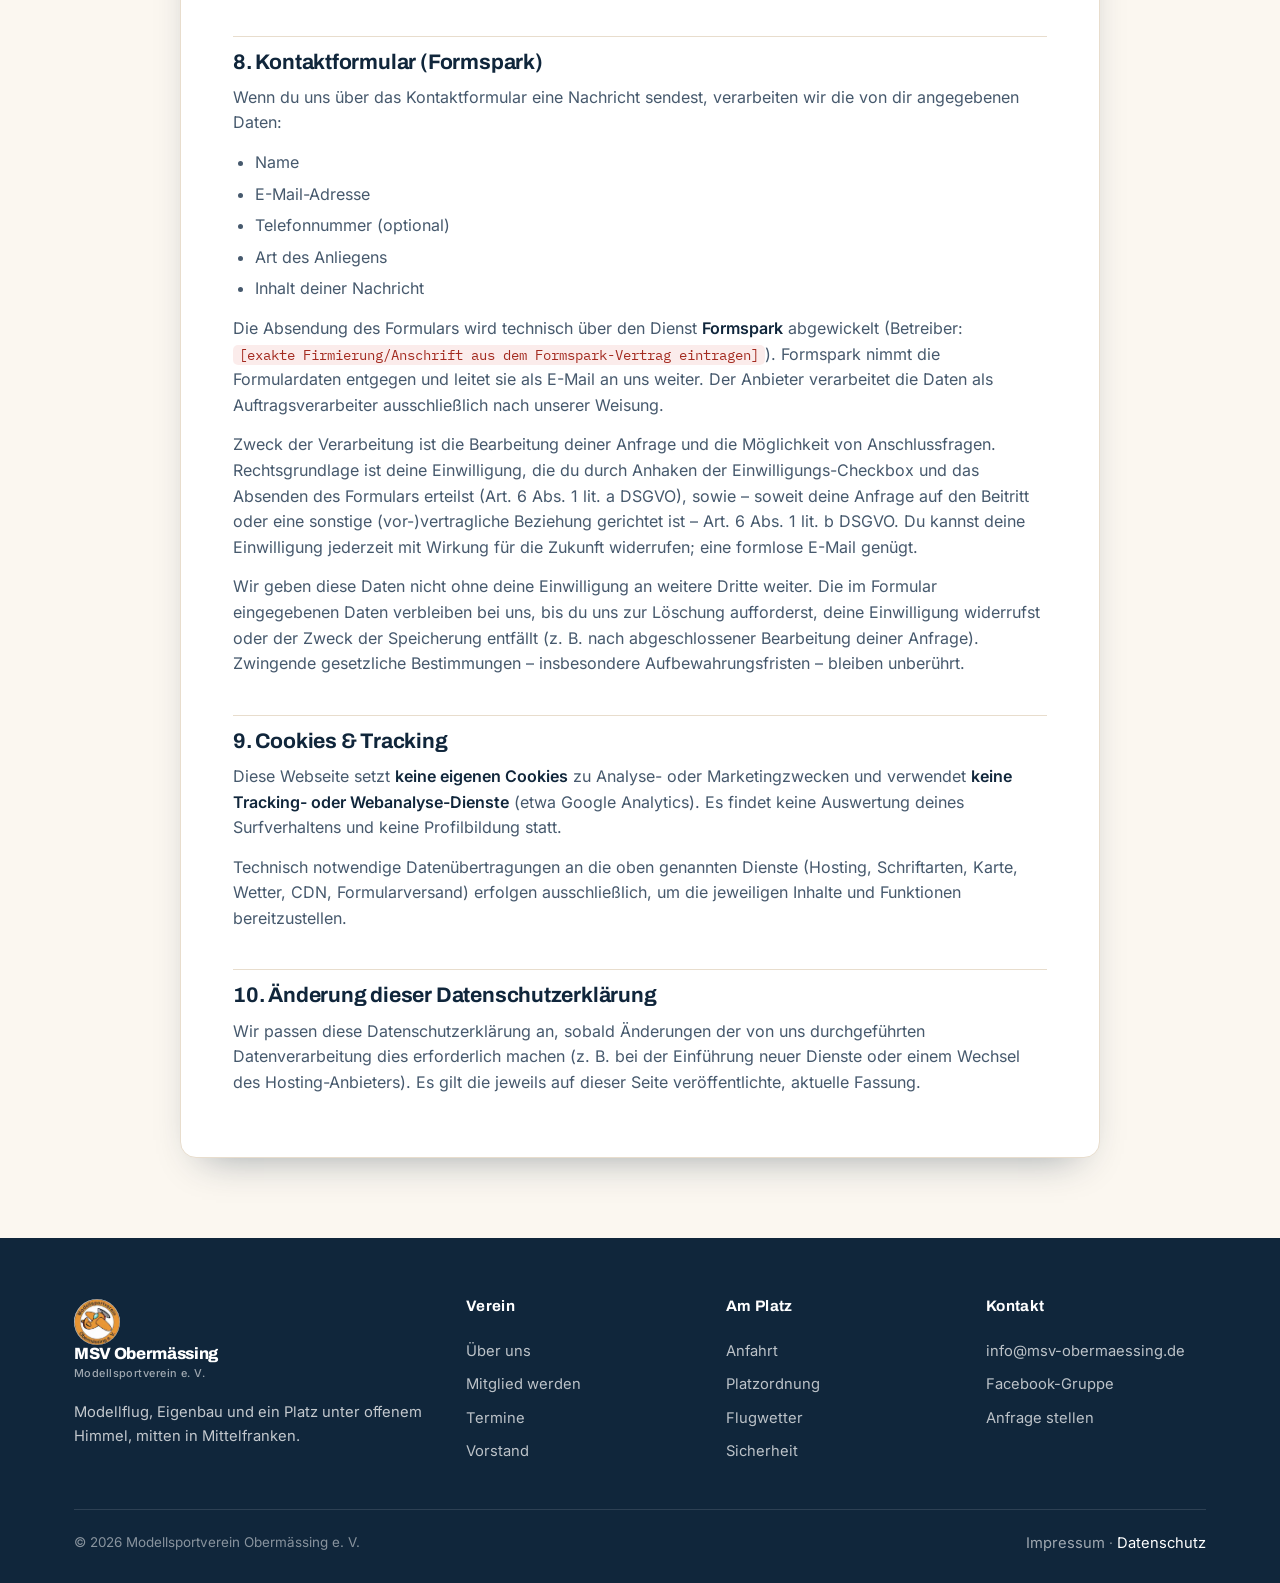
==== commit ee31b931: "Add files via upload" ====
--- a/datenschutz.html
+++ b/datenschutz.html
@@ -137,10 +137,9 @@
       <ul class="nav-links" id="navlinks">
         <li><a href="index.html#verein">Verein</a></li>
         <li><a href="index.html#flugplatz">Flugplatz</a></li>
-        <li><a href="index.html#mitglied">Mitglied werden</a></li>
         <li><a href="index.html#termine">Termine</a></li>
         <li><a href="kontakt.html">Kontakt</a></li>
-        <li><a class="btn btn-primary" href="index.html#mitglied">Schnuppern&nbsp;→</a></li>
+        <li><a class="btn btn-primary" href="mitglied-werden.html">Schnuppern&nbsp;→</a></li>
       </ul>
     </nav>
     <button class="nav-toggle" id="navtoggle" aria-label="Menü öffnen" aria-expanded="false">
@@ -293,7 +292,7 @@
       <div>
         <h4>Verein</h4>
         <a href="index.html#verein">Über uns</a>
-        <a href="index.html#mitglied">Mitglied werden</a>
+        <a href="mitglied-werden.html">Mitglied werden</a>
         <a href="index.html#termine">Termine</a>
         <a href="index.html#" data-placeholder>Vorstand</a>
       </div>
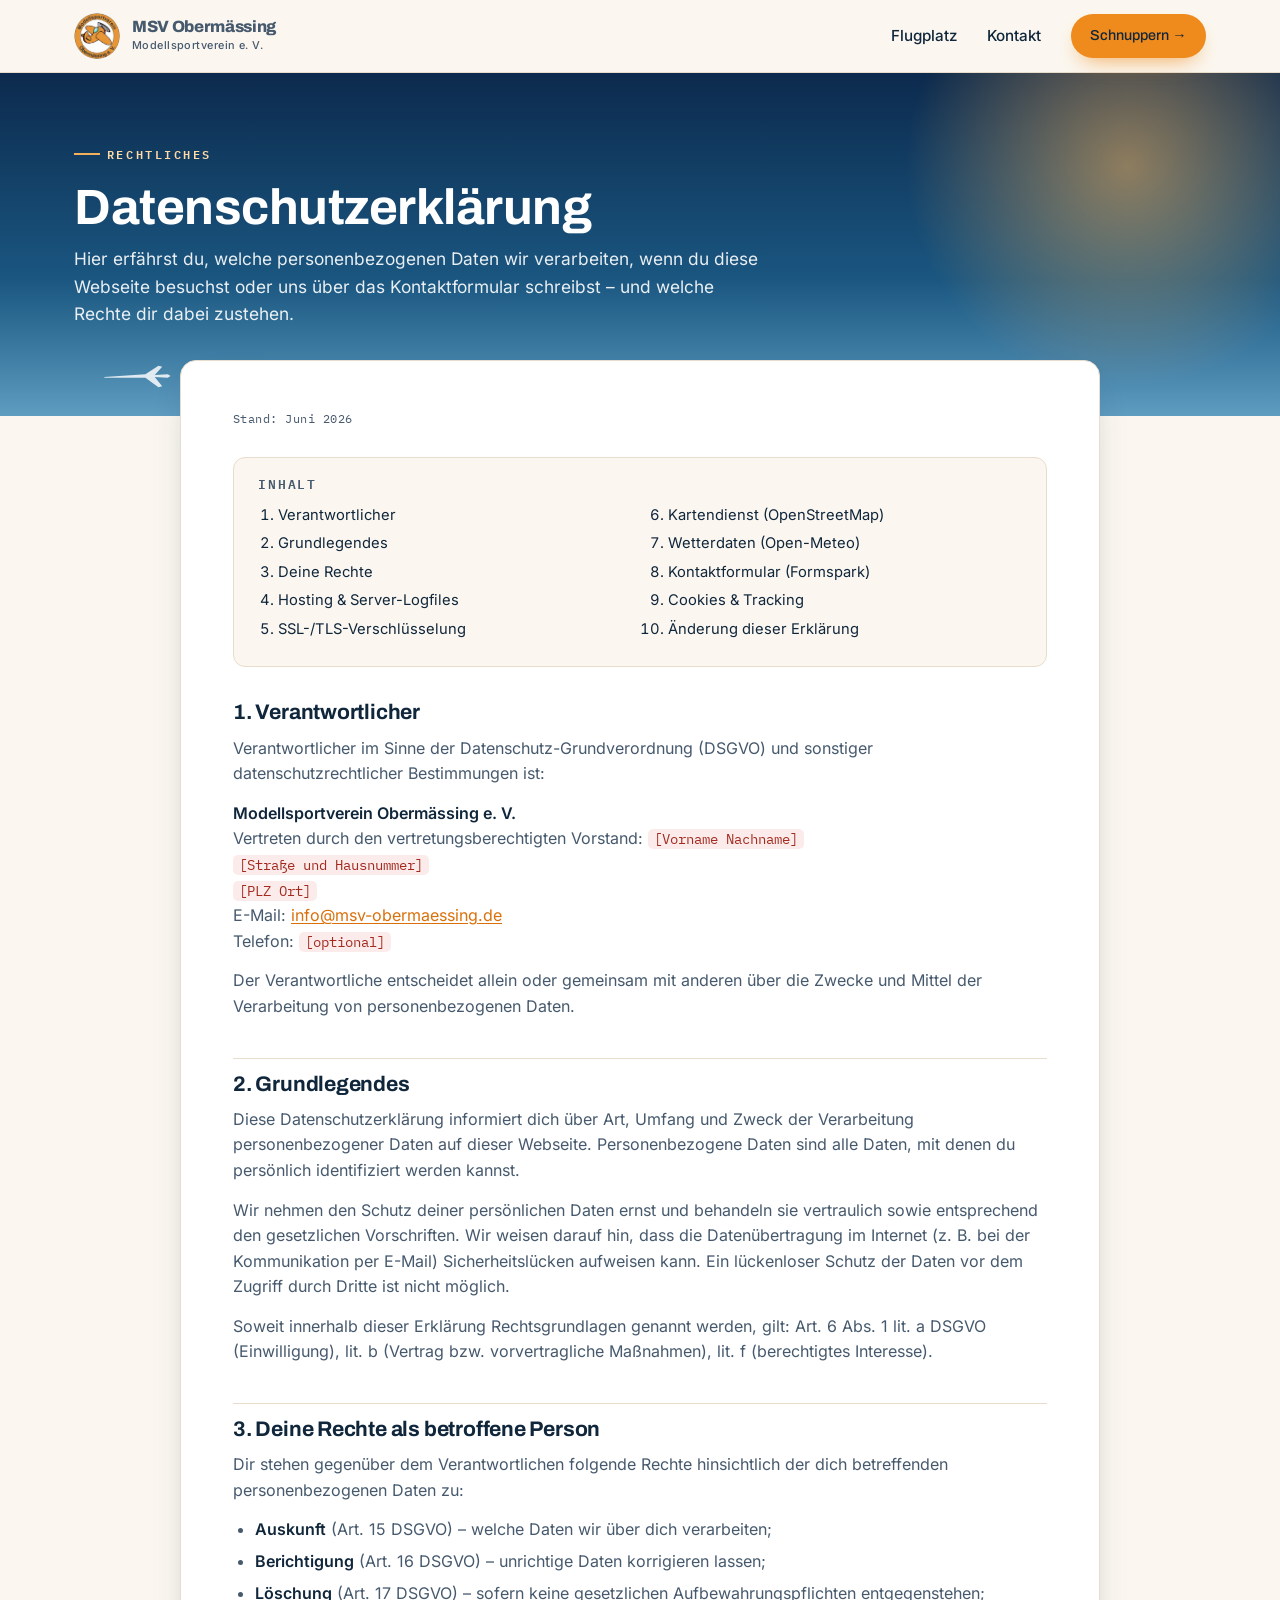
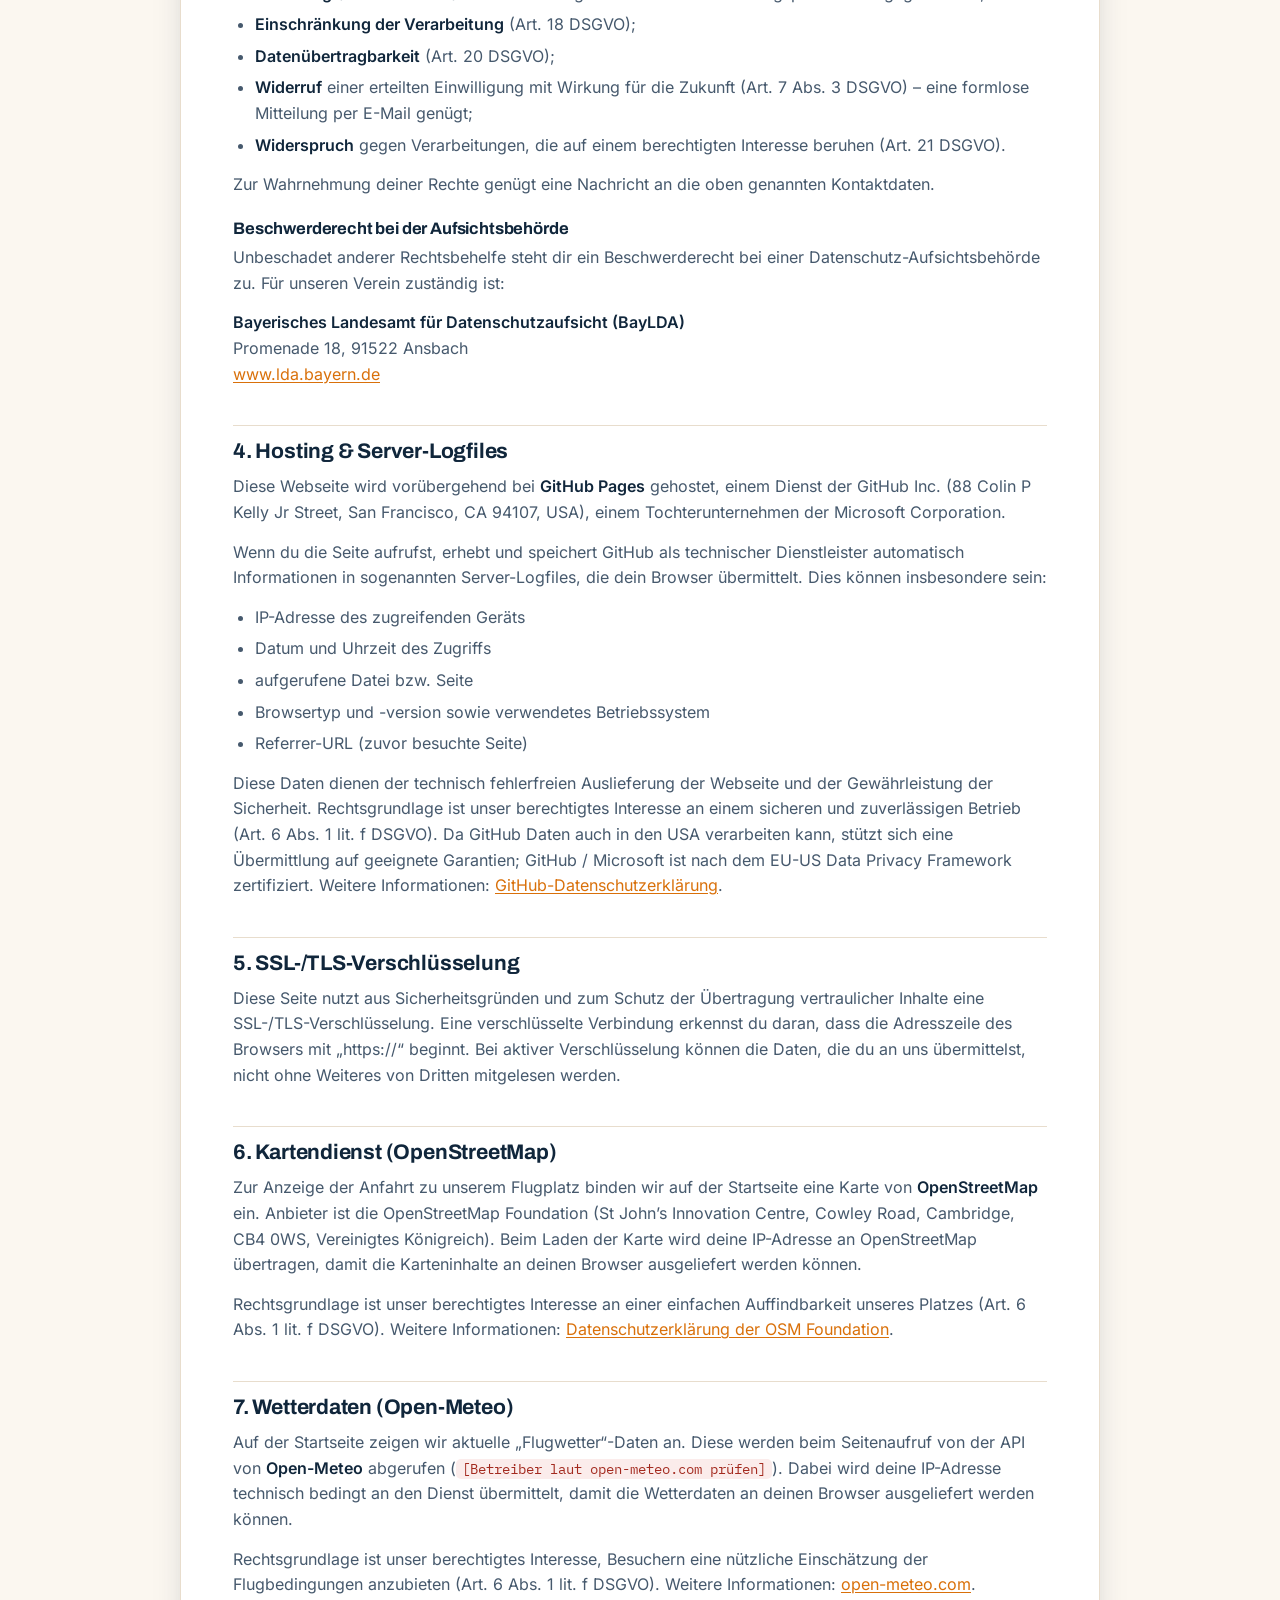
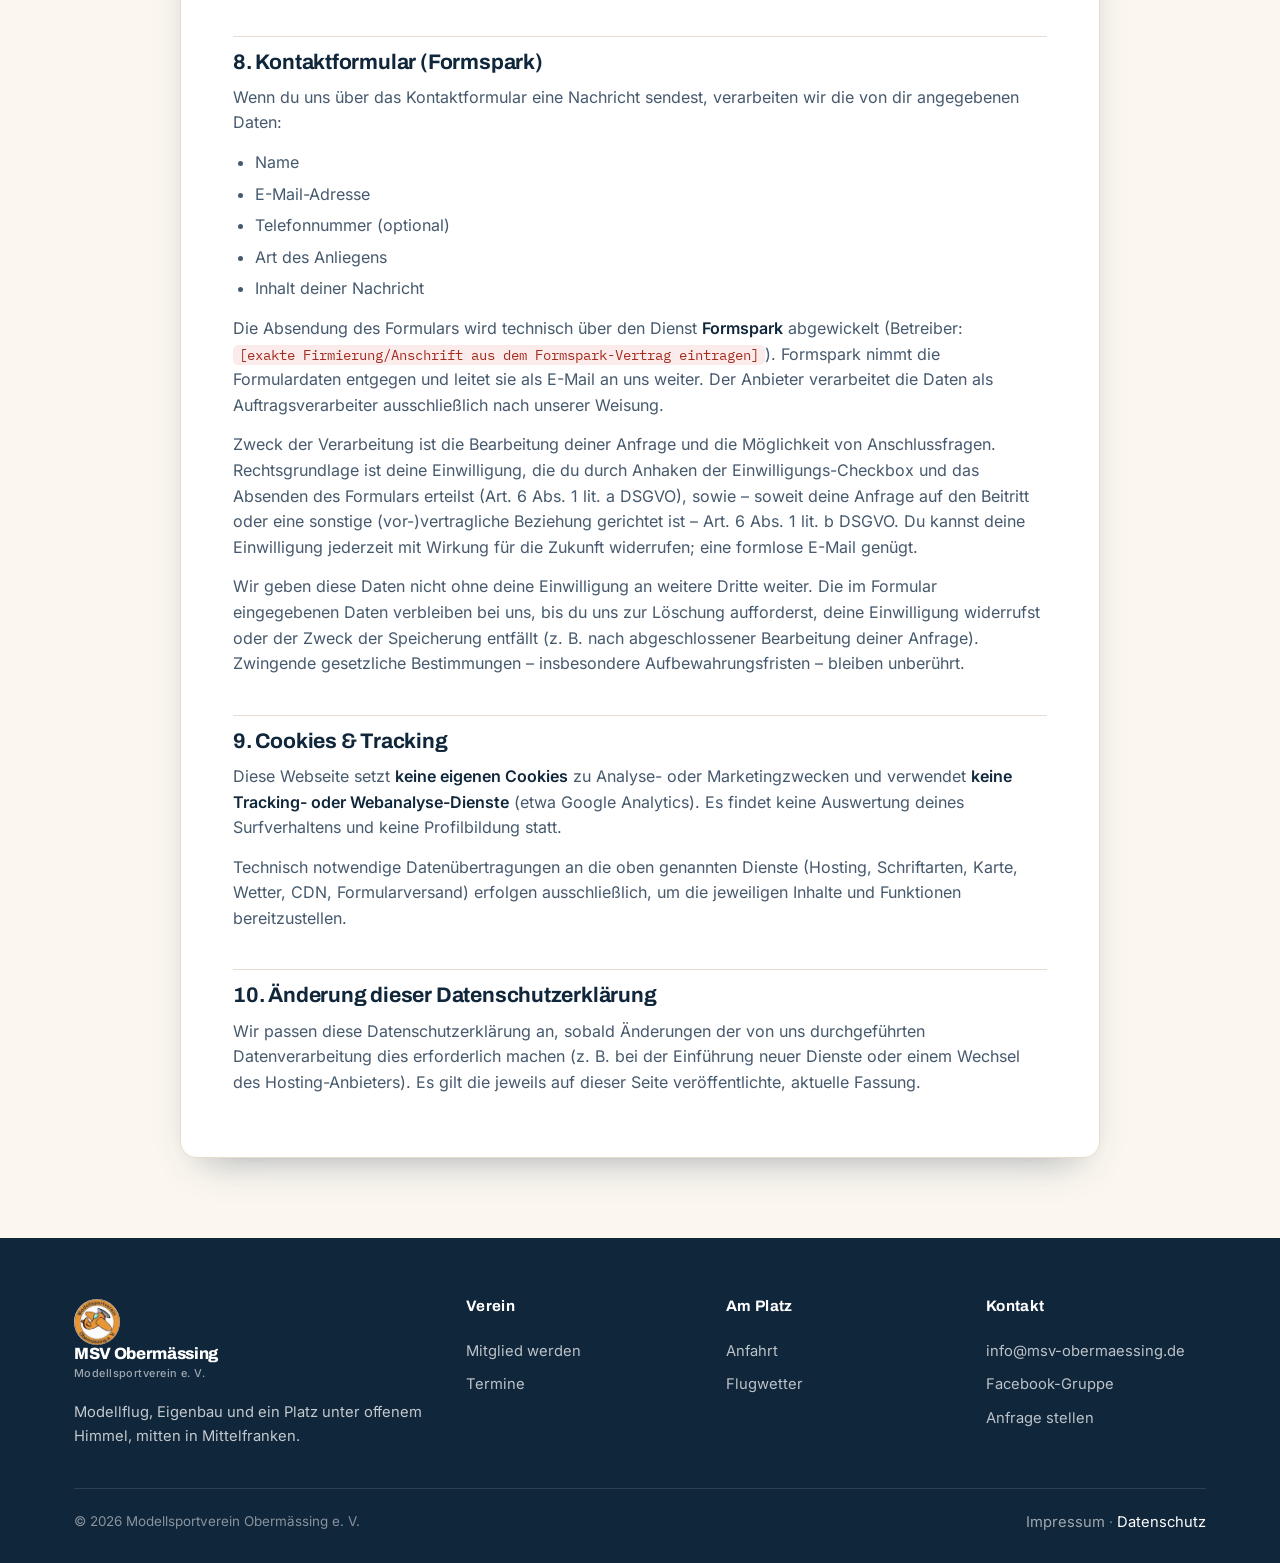
==== commit 2b05493c: "Baseline 1" ====
--- a/datenschutz.html
+++ b/datenschutz.html
@@ -135,9 +135,9 @@
     </a>
     <nav>
       <ul class="nav-links" id="navlinks">
-        <li><a href="index.html#verein">Verein</a></li>
-        <li><a href="index.html#flugplatz">Flugplatz</a></li>
-        <li><a href="index.html#termine">Termine</a></li>
+        <!-- <li><a href="#verein">Verein</a></li> -->
+        <li><a href="flugplatz.html">Flugplatz</a></li>
+        <!-- <li><a href="#termine">Termine</a></li> -->
         <li><a href="kontakt.html">Kontakt</a></li>
         <li><a class="btn btn-primary" href="mitglied-werden.html">Schnuppern&nbsp;→</a></li>
       </ul>
@@ -291,17 +291,17 @@
       </div>
       <div>
         <h4>Verein</h4>
-        <a href="index.html#verein">Über uns</a>
+        <!-- <a href="index.html#verein">Über uns</a> -->
         <a href="mitglied-werden.html">Mitglied werden</a>
         <a href="index.html#termine">Termine</a>
-        <a href="index.html#" data-placeholder>Vorstand</a>
+        <!-- <a href="index.html#" data-placeholder>Vorstand</a> -->
       </div>
       <div>
         <h4>Am Platz</h4>
-        <a href="index.html#flugplatz">Anfahrt</a>
-        <a href="index.html#" data-placeholder>Platzordnung</a>
-        <a href="index.html#flugwetter">Flugwetter</a>
-        <a href="index.html#" data-placeholder>Sicherheit</a>
+        <a href="flugplatz.html#anfahrt">Anfahrt</a>
+        <!-- <a href="index.html#" data-placeholder>Platzordnung</a> -->
+        <a href="flugplatz.html#flugwetter">Flugwetter</a>
+        <!-- <a href="index.html#" data-placeholder>Sicherheit</a> -->
       </div>
       <div>
         <h4>Kontakt</h4>
@@ -314,7 +314,7 @@
       <span>© <span id="year"></span> Modellsportverein Obermässing e.&nbsp;V.</span>
       <span>
         <a href="impressum.html">Impressum</a> ·
-        <a href="datenschutz.html" aria-current="page">Datenschutz</a>
+        <a href="#top" aria-current="page">Datenschutz</a>
       </span>
     </div>
   </div>
